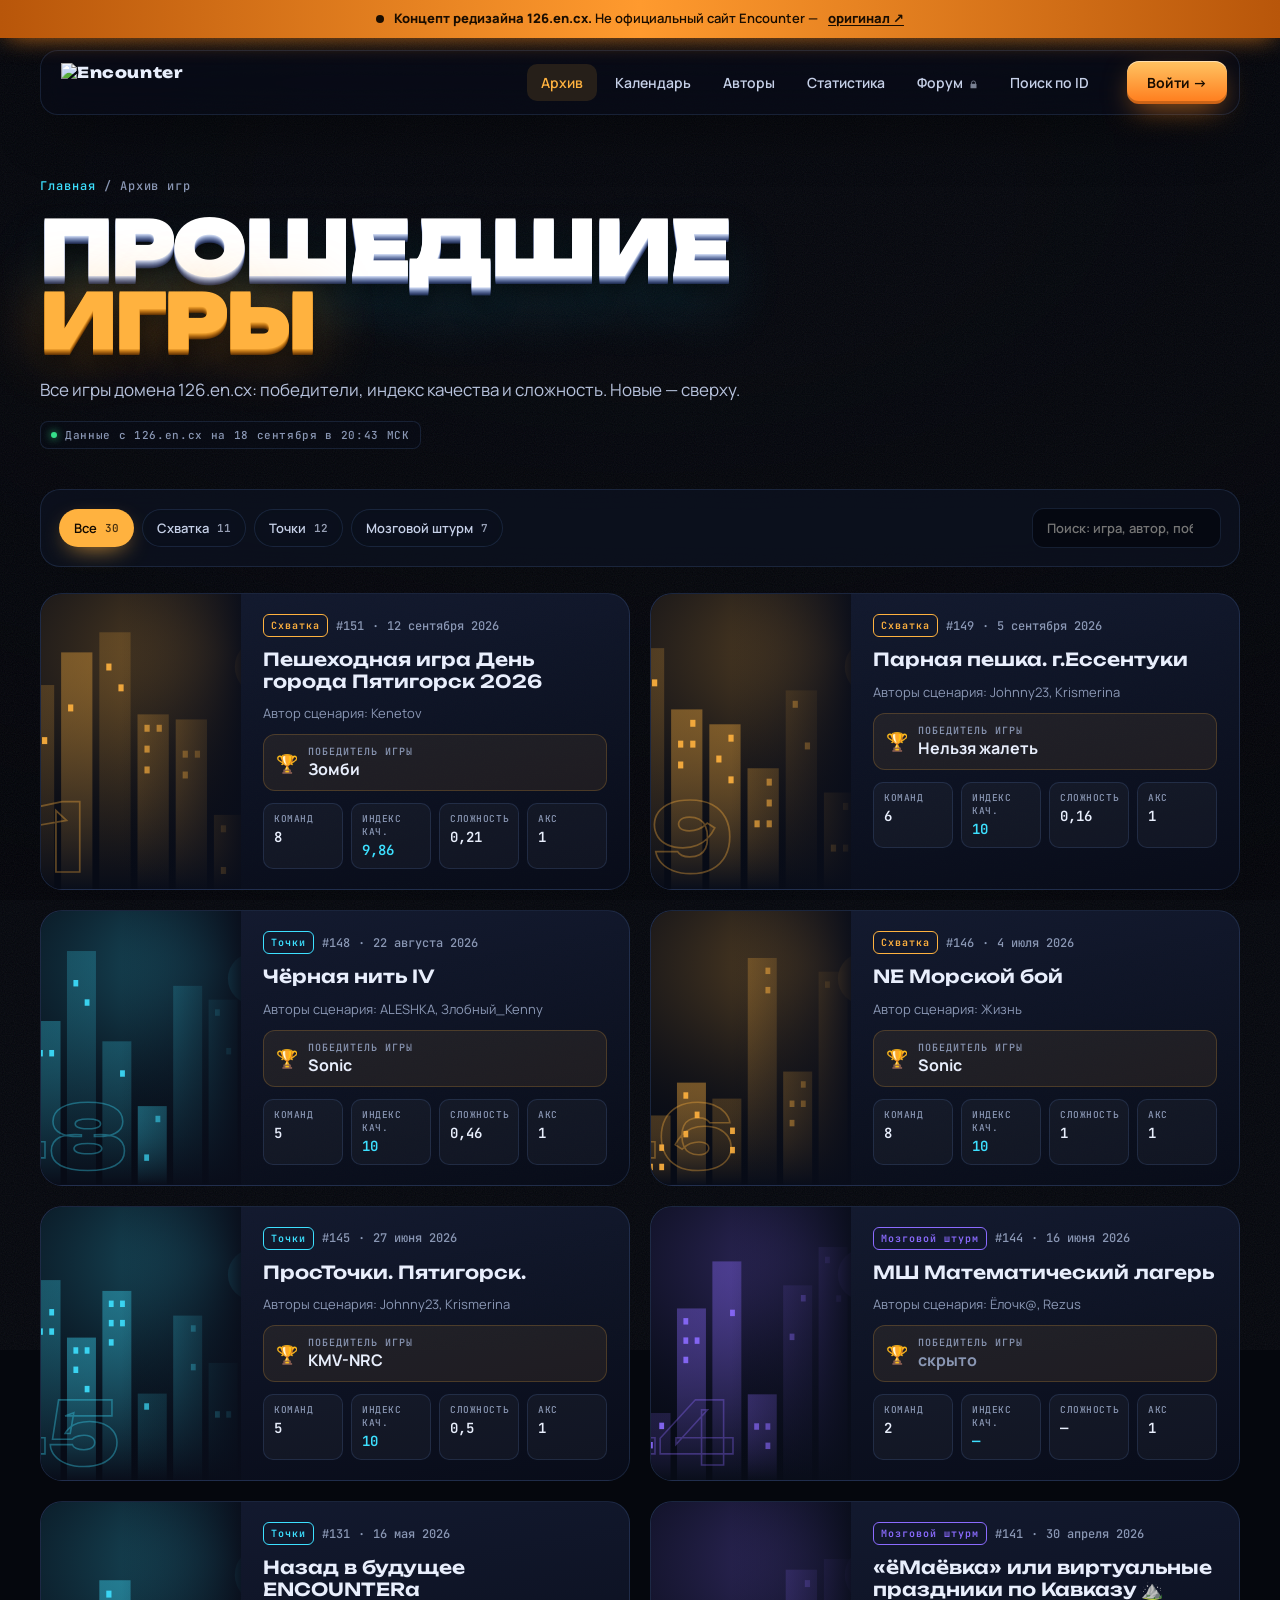
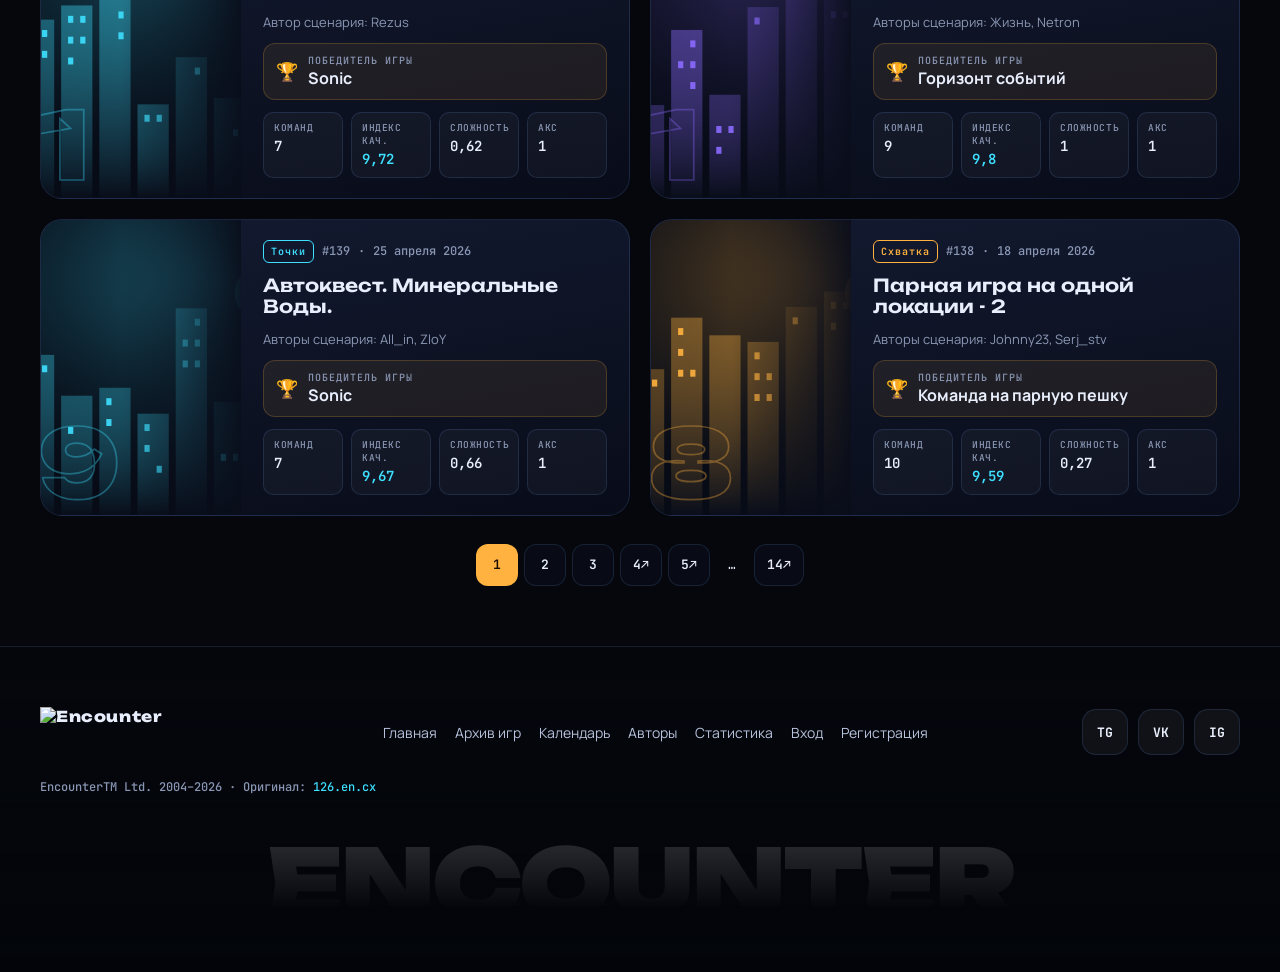
==== archive.html @ b550fc5e "Обложка для «Кубок» Co-Authored-By: Claude Opus 5 <noreply@anthropic.com>" ====
<!DOCTYPE html>
<html lang="ru">
<head>
<meta charset="UTF-8">
<meta name="viewport" content="width=device-width, initial-scale=1">
<script>/* свежая версия: если браузер показал устаревшую копию из кэша — перезагрузить новую */(function(V){fetch('version.json?t='+Date.now(),{cache:'no-store'}).then(function(r){return r.json()}).then(function(j){if(j.v&&j.v!==V){var u=new URL(location.href);if(u.searchParams.get('_v')!==j.v){u.searchParams.set('_v',j.v);location.replace(u.href)}}})['catch'](function(){})})('3ff8424-1789804997')</script>
<title>Архив игр — Encounter 126</title>
<link rel="preconnect" href="https://fonts.googleapis.com">
<link rel="preconnect" href="https://fonts.gstatic.com" crossorigin>
<link href="https://fonts.googleapis.com/css2?family=Unbounded:wght@400;600;800;900&family=Manrope:wght@400;500;600;700&family=JetBrains+Mono:wght@400;600&display=swap" rel="stylesheet">
<link rel="stylesheet" href="assets/style.css?v=3ff8424-1789804997">
<link rel="stylesheet" href="assets/pages.css?v=3ff8424-1789804997">
</head>
<body data-page="archive" data-scene="lite">
<main class="page"><div class="wrap">
  <div class="page-head">
    <div class="crumbs"><a href="index.html">Главная</a> / Архив игр</div>
    <h1 class="page-title"><span class="extrude">Прошедшие</span><br><span class="glow">игры</span></h1>
    <p class="page-sub">Все игры домена 126.en.cx: победители, индекс качества и сложность. Новые — сверху.</p>
    <div id="snap"></div>
  </div>
  <div class="toolbar">
    <div class="row">
      <div class="filters" id="types"></div>
      <input class="input" id="q" type="search" placeholder="Поиск: игра, автор, победитель" aria-label="Поиск по архиву">
    </div>
  </div>
  <div class="arch" id="list"></div>
  <div class="pager" id="pager"></div>
</div></main>

<script src="data/archive.js?v=3ff8424-1789804997"></script>
<script src="data/games.js?v=3ff8424-1789804997"></script>
<script src="assets/app.js?v=3ff8424-1789804997"></script>
<script>
const A = window.EN_ARCHIVE, G = window.EN_GAMES.games, esc = EN.esc;
const PER = 10, LOCAL_PAGES = Math.ceil(A.games.length / PER);
let page = Math.min(Math.max(+EN.qs('page') || 1, 1), LOCAL_PAGES), type = 'Все', q = '';
document.getElementById('snap').innerHTML = EN.updated(A.updated);

const types = ['Все', ...new Set(A.games.map(g => g.type))];
const tEl = document.getElementById('types');
tEl.innerHTML = types.map(t => `<button class="pill${t === type ? ' on' : ''}" data-t="${esc(t)}" style="--pc:${t === 'Все' ? 'var(--amber)' : EN.color(t)}">${esc(t)}
  <span class="n">${t === 'Все' ? A.games.length : A.games.filter(g => g.type === t).length}</span></button>`).join('');
tEl.addEventListener('click', e => {
  const b = e.target.closest('.pill'); if (!b) return;
  type = b.dataset.t; page = 1;
  tEl.querySelectorAll('.pill').forEach(x => x.classList.toggle('on', x === b)); render();
});
document.getElementById('q').addEventListener('input', e => { q = e.target.value.trim().toLowerCase(); page = 1; render(); });

function card(g) {
  const d = G[g.id] || {}, c = EN.color(g.type);
  const img = { id: g.id, type: g.type, num: g.num, img: d.img };
  const hidden = /скрыт/i.test(g.winner);
  return `<a class="acard" href="game.html?gid=${g.id}" style="--accent:${c}">
    <div class="thumb">${EN.cover(img)}</div>
    <div class="body">
      <div class="top"><span class="tag-t" style="--tc:${c}">${esc(g.type)}</span><span>#${esc(g.num)}</span><span>·</span><span>${esc(g.date)}</span></div>
      <h4>${esc(g.title)}</h4>
      <div class="by">${g.authors.length > 1 ? 'Авторы' : 'Автор'} сценария: ${g.authors.map(esc).join(', ')}</div>
      <div class="win"><span class="cup">🏆</span><div><small>Победитель игры</small><b>${hidden ? '<span class="muted">скрыто</span>' : esc(g.winner || '—')}</b></div></div>
      <div class="nums">
        <div><span>Команд</span><b>${esc(parseInt(g.teams) || '—')}</b></div>
        <div><span>Индекс кач.</span><b style="color:var(--cyan)">${esc(g.q || '—')}</b></div>
        <div><span>Сложность</span><b>${esc(g.k || '—')}</b></div>
        <div><span>АКС</span><b>${esc(g.aks || '—')}</b></div>
      </div>
    </div></a>`;
}

function render() {
  const filtered = A.games.filter(g => (type === 'Все' || g.type === type) &&
    (!q || [g.title, g.winner, ...g.authors].join(' ').toLowerCase().includes(q)));
  const filtering = type !== 'Все' || q;
  const list = filtering ? filtered : filtered.slice((page - 1) * PER, page * PER);
  document.getElementById('list').innerHTML = list.length ? list.map(card).join('')
    : `<div class="empty" style="grid-column:1/-1"><b>Ничего не найдено</b>Поиск идёт по последним ${A.games.length} играм. Более старые — в архиве на 126.en.cx.</div>`;
  document.querySelectorAll('.acard').forEach(c => EN.tilt(c, 5));

  /* пагинация как на исходнике: 1..N; страницы, которых нет в макете, ведут на 126.en.cx */
  const pg = document.getElementById('pager');
  if (filtering) { pg.innerHTML = `<a href="${EN.src('Games.aspx')}">Весь архив на 126.en.cx ↗</a>`; return; }
  let h = '';
  for (let p = 1; p <= A.totalPages; p++) {
    if (p > LOCAL_PAGES + 2 && p < A.totalPages) { if (!h.endsWith('…</span>')) h += '<span class="dots">…</span>'; continue; }
    h += p === page ? `<span class="on">${p}</span>`
      : p <= LOCAL_PAGES ? `<a href="?page=${p}" data-p="${p}">${p}</a>`
      : `<a href="${EN.src('Games.aspx?page=' + p)}" title="Открыть на 126.en.cx">${p}↗</a>`;
  }
  pg.innerHTML = h;
}
document.getElementById('pager').addEventListener('click', e => {
  const a = e.target.closest('a[data-p]'); if (!a) return;
  e.preventDefault(); page = +a.dataset.p; history.replaceState(null, '', '?page=' + page); render(); scrollTo({ top: 0, behavior: 'smooth' });
});
render();
</script>
<script type="module" src="assets/scene.js?v=3ff8424-1789804997"></script>
</body>
</html>
---- assets/style.css ----
:root{
  --ink:#05070d;
  --ink-2:#0a0f1c;
  --panel:rgba(14,20,36,.62);
  --line:rgba(120,170,255,.14);
  --text:#e8eefc;
  --muted:#8a97b4;
  --amber:#ffb23f;
  --amber-2:#ff7a1a;
  --cyan:#3de0ff;
  --violet:#8b6bff;
  --pink:#ff4f9a;
  --display:'Unbounded',system-ui,sans-serif;
  --body:'Manrope',system-ui,sans-serif;
  --mono:'JetBrains Mono',ui-monospace,monospace;
}
*{box-sizing:border-box;margin:0;padding:0}
html{scroll-behavior:smooth}
body{background:var(--ink);color:var(--text);font-family:var(--body);overflow-x:hidden;-webkit-font-smoothing:antialiased}
a{color:inherit;text-decoration:none}
img{display:block;max-width:100%}

/* ---------- WebGL layer ---------- */
#scene{position:fixed;inset:0;z-index:0;display:block}
.vignette{position:fixed;inset:0;z-index:1;pointer-events:none;
  background:radial-gradient(120% 90% at 50% 35%,transparent 40%,rgba(3,4,9,.85) 100%)}
.grain{position:fixed;inset:-50%;z-index:2;pointer-events:none;opacity:.07;
  background-image:url("data:image/svg+xml,%3Csvg xmlns='http://www.w3.org/2000/svg' width='160' height='160'%3E%3Cfilter id='n'%3E%3CfeTurbulence type='fractalNoise' baseFrequency='.9' numOctaves='2'/%3E%3C/filter%3E%3Crect width='100%25' height='100%25' filter='url(%23n)'/%3E%3C/svg%3E");
  animation:grain 1s steps(6) infinite}
@keyframes grain{0%{transform:translate(0,0)}33%{transform:translate(-3%,2%)}66%{transform:translate(2%,-3%)}100%{transform:translate(0,0)}}
main,header,footer{position:relative;z-index:3}

/* ---------- Nav ---------- */
.nav{position:fixed;top:16px;left:50%;transform:translateX(-50%);z-index:20;
  width:min(1200px,calc(100% - 32px));display:flex;align-items:center;gap:24px;
  padding:10px 12px 10px 20px;border-radius:18px;
  background:rgba(8,12,24,.55);backdrop-filter:blur(18px) saturate(140%);-webkit-backdrop-filter:blur(18px) saturate(140%);
  border:1px solid var(--line);box-shadow:0 20px 60px -20px rgba(0,0,0,.8)}
.logo{display:flex;align-items:center;gap:10px;font-family:var(--display);font-weight:800;letter-spacing:.04em;font-size:15px}
.logo-cube{width:30px;height:30px;perspective:200px}
.logo-cube i{position:absolute}
.cube{width:30px;height:30px;position:relative;transform-style:preserve-3d;animation:spin 9s linear infinite}
.cube b{position:absolute;inset:0;border:1.5px solid var(--amber);background:rgba(255,178,63,.08);
  display:grid;place-items:center;font:600 9px var(--mono);color:var(--amber)}
.cube b:nth-child(1){transform:translateZ(15px)}
.cube b:nth-child(2){transform:rotateY(90deg) translateZ(15px)}
.cube b:nth-child(3){transform:rotateY(180deg) translateZ(15px)}
.cube b:nth-child(4){transform:rotateY(-90deg) translateZ(15px)}
.cube b:nth-child(5){transform:rotateX(90deg) translateZ(15px)}
.cube b:nth-child(6){transform:rotateX(-90deg) translateZ(15px)}
@keyframes spin{from{transform:rotateX(-22deg) rotateY(0)}to{transform:rotateX(-22deg) rotateY(360deg)}}
.logo small{display:block;font:500 10px var(--mono);color:var(--muted);letter-spacing:.12em}
.nav ul{display:flex;gap:4px;list-style:none;margin-left:auto}
.nav ul a{display:block;padding:9px 14px;border-radius:10px;font-weight:600;font-size:14px;color:#c6d0e8;transition:.2s}
.nav ul a:hover{background:rgba(255,255,255,.06);color:#fff}
.btn{display:inline-flex;align-items:center;gap:10px;padding:12px 20px;border-radius:12px;font-weight:700;font-size:14px;border:0;cursor:pointer;font-family:var(--body);
  transition:transform .2s,box-shadow .2s}
.btn-amber{background:linear-gradient(180deg,#ffc463,var(--amber-2));color:#1a0d00;
  box-shadow:0 1px 0 rgba(255,255,255,.5) inset,0 -3px 0 rgba(0,0,0,.2) inset,0 10px 30px -8px rgba(255,140,30,.7)}
.btn-amber:hover{transform:translateY(-2px);box-shadow:0 1px 0 rgba(255,255,255,.5) inset,0 -3px 0 rgba(0,0,0,.2) inset,0 16px 40px -8px rgba(255,140,30,.9)}
.btn-ghost{background:rgba(255,255,255,.05);color:var(--text);border:1px solid var(--line)}
.btn-ghost:hover{background:rgba(255,255,255,.1);transform:translateY(-2px)}
.burger{display:none}
.locked::after{content:"";display:inline-block;width:9px;height:9px;margin-left:6px;vertical-align:-1px;opacity:.6;background:currentColor;
  -webkit-mask:url("data:image/svg+xml,%3Csvg xmlns='http://www.w3.org/2000/svg' viewBox='0 0 24 24'%3E%3Cpath d='M6 10V7a6 6 0 0 1 12 0v3h1a1 1 0 0 1 1 1v10a1 1 0 0 1-1 1H5a1 1 0 0 1-1-1V11a1 1 0 0 1 1-1zm2 0h8V7a4 4 0 0 0-8 0z'/%3E%3C/svg%3E") center/contain no-repeat;
  mask:url("data:image/svg+xml,%3Csvg xmlns='http://www.w3.org/2000/svg' viewBox='0 0 24 24'%3E%3Cpath d='M6 10V7a6 6 0 0 1 12 0v3h1a1 1 0 0 1 1 1v10a1 1 0 0 1-1 1H5a1 1 0 0 1-1-1V11a1 1 0 0 1 1-1zm2 0h8V7a4 4 0 0 0-8 0z'/%3E%3C/svg%3E") center/contain no-repeat}

/* ---------- Hero ---------- */
.hero{position:relative;min-height:100vh;display:grid;align-items:center;padding:120px 0 80px}
.wrap{width:min(1200px,calc(100% - 32px));margin:0 auto}
.hero-grid{display:grid;grid-template-columns:1.15fr .85fr;gap:48px;align-items:center}
.coord{font:500 12px var(--mono);color:var(--cyan);letter-spacing:.14em;display:flex;align-items:center;gap:10px;margin-bottom:28px}
.coord::before{content:"";width:8px;height:8px;border-radius:50%;background:var(--cyan);box-shadow:0 0 12px var(--cyan);animation:blink 1.6s infinite}
@keyframes blink{50%{opacity:.25}}
h1{font-family:var(--display);font-weight:900;font-size:clamp(44px,7.2vw,104px);line-height:.92;letter-spacing:-.03em;text-transform:uppercase}
.extrude{color:#fff;text-shadow:
  0 1px 0 #c9d4ee,0 2px 0 #aab8da,0 3px 0 #8d9dc4,0 4px 0 #7384b0,0 5px 0 #5c6d9a,0 6px 0 #475784,
  0 7px 0 #34436d,0 8px 0 #243257,0 14px 24px rgba(0,0,0,.6),0 30px 60px rgba(61,224,255,.18)}
.glow{color:var(--amber);text-shadow:
  0 1px 0 #e89a2c,0 2px 0 #d0851f,0 3px 0 #b77016,0 4px 0 #9d5c0f,0 5px 0 #834a0a,0 6px 0 #683806,
  0 12px 22px rgba(0,0,0,.55),0 0 60px rgba(255,160,40,.45)}
.lead{margin-top:28px;max-width:520px;font-size:18px;line-height:1.6;color:#d3dbef;text-shadow:0 2px 12px #05070d,0 0 30px #05070d}
.hero-grid>div:first-child{position:relative}
.hero-grid>div:first-child::before{content:"";position:absolute;inset:-80px -60px -60px -200px;z-index:-1;background:radial-gradient(closest-side,rgba(5,7,13,.8),transparent);pointer-events:none}
.hero-cta{display:flex;gap:12px;margin-top:36px;flex-wrap:wrap}
.chips{display:flex;gap:8px;flex-wrap:wrap;margin-top:40px}
.chip{font:500 12px var(--mono);padding:7px 12px;border-radius:999px;border:1px solid var(--line);color:#a9b6d4;background:rgba(10,15,28,.5);backdrop-filter:blur(6px)}

/* next game — 3D card */
.stage{perspective:1400px}
.next{position:relative;border-radius:26px;transform-style:preserve-3d;transition:transform .15s ease-out;
  background:linear-gradient(160deg,rgba(24,32,58,.9),rgba(8,12,24,.92));
  border:1px solid rgba(255,178,63,.25);
  box-shadow:0 60px 120px -40px rgba(0,0,0,.9),0 0 0 1px rgba(255,255,255,.03) inset}
.next::after{content:"";position:absolute;inset:0;border-radius:inherit;pointer-events:none;
  background:radial-gradient(400px circle at var(--mx,50%) var(--my,0%),rgba(255,255,255,.12),transparent 50%);mix-blend-mode:overlay}
.next-img{position:relative;height:260px;border-radius:25px 25px 0 0;overflow:hidden;transform:translateZ(0);clip-path:inset(0 round 25px 25px 0 0)}
.next-img img{width:100%;height:100%;object-fit:cover;transform:scale(1.08)}
.next-img::after{content:"";position:absolute;inset:0;background:linear-gradient(180deg,transparent 40%,rgba(8,12,24,.95))}
.badge{position:absolute;top:16px;left:16px;z-index:2;font:600 11px var(--mono);letter-spacing:.12em;text-transform:uppercase;
  padding:7px 11px;border-radius:8px;background:var(--amber);color:#1a0d00;box-shadow:0 8px 20px -6px rgba(255,160,40,.8)}
.badge.live::before{content:"● ";animation:blink 1s infinite}
.next-body{padding:4px 26px 26px;transform:translateZ(60px)}
.next-type{font:500 12px var(--mono);color:var(--cyan);letter-spacing:.1em;text-transform:uppercase}
.next h3{font-family:var(--display);font-weight:800;font-size:26px;line-height:1.1;margin:8px 0 18px}
.meta{display:grid;grid-template-columns:1fr 1fr;gap:10px;margin-bottom:20px}
.meta div{padding:10px 12px;border-radius:12px;background:rgba(255,255,255,.04);border:1px solid var(--line)}
.meta span{display:block;font:500 10px var(--mono);color:var(--muted);letter-spacing:.1em;text-transform:uppercase;margin-bottom:4px}
.meta b{font-weight:700;font-size:14px}
.countdown{display:grid;grid-template-columns:repeat(4,1fr);gap:8px;margin-bottom:20px;transform:translateZ(20px)}
.cd{text-align:center;padding:12px 0 10px;border-radius:12px;background:#060a14;border:1px solid rgba(255,178,63,.2);
  box-shadow:0 -2px 0 rgba(255,178,63,.35) inset}
.cd b{display:block;font:600 26px var(--mono);color:var(--amber);text-shadow:0 0 18px rgba(255,160,40,.5)}
.cd span{font:500 9px var(--mono);color:var(--muted);letter-spacing:.14em}
.next .btn{width:100%;justify-content:center}
.float-tag{position:absolute;font:600 11px var(--mono);padding:8px 12px;border-radius:10px;background:rgba(8,12,24,.85);border:1px solid var(--line);backdrop-filter:blur(8px);white-space:nowrap}
.ft-1{top:-18px;right:24px;transform:translateZ(110px);color:var(--cyan)}
.ft-2{top:230px;left:-40px;transform:translateZ(140px);color:var(--amber)}

.scroll-hint{position:absolute;left:50%;bottom:28px;transform:translateX(-50%);font:500 11px var(--mono);color:var(--muted);letter-spacing:.2em;display:flex;flex-direction:column;align-items:center;gap:10px}
.scroll-hint i{width:1px;height:40px;background:linear-gradient(var(--cyan),transparent);animation:drop 2s infinite}
@keyframes drop{0%{transform:scaleY(0);transform-origin:top}50%{transform:scaleY(1);transform-origin:top}51%{transform-origin:bottom}100%{transform:scaleY(0);transform-origin:bottom}}

/* ---------- Sections ---------- */
section{padding:110px 0}
.sec-head{display:flex;align-items:flex-end;justify-content:space-between;gap:24px;margin-bottom:48px;flex-wrap:wrap}
.eyebrow{font:500 12px var(--mono);color:var(--amber);letter-spacing:.2em;text-transform:uppercase;margin-bottom:14px}
h2{font-family:var(--display);font-weight:800;font-size:clamp(32px,4.6vw,60px);line-height:1;letter-spacing:-.02em;text-transform:uppercase}
.tabs{display:flex;padding:5px;border-radius:14px;background:rgba(10,15,28,.7);border:1px solid var(--line);backdrop-filter:blur(10px)}
.tabs button{border:0;background:none;color:var(--muted);font:700 14px var(--body);padding:11px 18px;border-radius:10px;cursor:pointer;transition:.25s}
.tabs button.on{background:linear-gradient(180deg,#1f2a4a,#141c33);color:#fff;box-shadow:0 1px 0 rgba(255,255,255,.08) inset,0 8px 20px -8px rgba(0,0,0,.8)}

/* game cards */
.games{display:grid;grid-template-columns:repeat(4,minmax(0,1fr));gap:22px;perspective:1600px}
.gcard{position:relative;display:flex;flex-direction:column;min-width:0;border-radius:20px;transform-style:preserve-3d;
  transition:transform .2s ease-out,opacity .5s var(--d,0s),translate .5s var(--d,0s);
  background:linear-gradient(170deg,rgba(22,30,54,.88),rgba(9,13,26,.92));border:1px solid var(--line);
  box-shadow:0 30px 60px -30px rgba(0,0,0,.9);opacity:0;translate:0 40px}
.gcard.in{opacity:1;translate:0 0}
.gcard::before{content:"";position:absolute;inset:-1px;border-radius:inherit;padding:1px;pointer-events:none;
  background:linear-gradient(140deg,var(--accent,var(--cyan)),transparent 40%,transparent 60%,var(--accent,var(--cyan)));opacity:0;transition:.3s;
  -webkit-mask:linear-gradient(#000 0 0) content-box,linear-gradient(#000 0 0);-webkit-mask-composite:xor;mask-composite:exclude}
.gcard:hover::before{opacity:1}
.gcard::after{content:"";position:absolute;inset:0;border-radius:inherit;pointer-events:none;opacity:0;transition:opacity .3s;
  background:radial-gradient(300px circle at var(--mx,50%) var(--my,50%),rgba(255,255,255,.1),transparent 50%)}
.gcard:hover::after{opacity:1}
.gcard .thumb{flex:none;height:170px;border-radius:19px 19px 0 0;overflow:hidden;position:relative;transform:translateZ(0);clip-path:inset(0 round 19px 19px 0 0)}
.gcard .thumb img{width:100%;height:100%;object-fit:cover;transition:transform .6s}
.gcard:hover .thumb img{transform:scale(1.08)}
.gcard .thumb::after{content:"";position:absolute;inset:0;background:linear-gradient(180deg,transparent 30%,rgba(9,13,26,.95))}
.gen{position:absolute;inset:0;display:grid;place-items:center;overflow:hidden}
.gen svg{width:100%;height:100%}
.gcard .tag{position:absolute;top:12px;left:12px;z-index:2;font:600 10px var(--mono);letter-spacing:.12em;text-transform:uppercase;padding:6px 9px;border-radius:7px;
  background:rgba(5,7,13,.75);border:1px solid var(--accent);color:var(--accent);backdrop-filter:blur(6px)}
.gcard .date{position:absolute;right:12px;top:12px;z-index:2;font:600 11px var(--mono);padding:6px 9px;border-radius:7px;background:rgba(5,7,13,.75);backdrop-filter:blur(6px)}
.gcard .body{flex:1;display:flex;flex-direction:column;padding:6px 18px 18px;transform:translateZ(40px)}
.gcard h4{font-family:var(--display);font-weight:600;font-size:17px;line-height:1.25;height:2.5em;margin-bottom:14px;
  display:-webkit-box;-webkit-line-clamp:2;-webkit-box-orient:vertical;overflow:hidden;overflow-wrap:anywhere}
.gcard .row{margin-top:auto;display:flex;justify-content:space-between;align-items:center;font-size:12.5px;color:var(--muted);gap:10px;min-width:0}
.gcard .teams{flex:none;display:flex;align-items:center;gap:6px;font:600 12px var(--mono);color:var(--text);white-space:nowrap}
.dots{display:flex;gap:3px}
.dots i{width:6px;height:14px;border-radius:2px;background:rgba(255,255,255,.1)}
.dots i.f{background:var(--accent);box-shadow:0 0 8px var(--accent)}
.authors{flex:1;min-width:0;white-space:nowrap;overflow:hidden;text-overflow:ellipsis;text-align:right}
.hide{display:none!important}

/* tg banner */
.tg{margin-top:28px;display:flex;align-items:center;gap:24px;padding:24px 28px;border-radius:20px;
  background:linear-gradient(100deg,rgba(40,120,255,.2),rgba(61,224,255,.08) 60%,transparent);border:1px solid rgba(61,224,255,.25);position:relative;overflow:hidden}
.tg-ico{width:56px;height:56px;border-radius:16px;display:grid;place-items:center;background:linear-gradient(160deg,#37bbfe,#007dbb);flex-shrink:0;
  box-shadow:0 -3px 0 rgba(0,0,0,.25) inset,0 12px 30px -8px rgba(55,187,254,.7);transform:rotate(-8deg)}
.tg h5{font-family:var(--display);font-size:18px;font-weight:600}
.tg p{color:var(--muted);font-size:14px;margin-top:4px}
.tg .btn{margin-left:auto}

/* ---------- Leaders ---------- */
.leaders{display:grid;grid-template-columns:1.1fr .9fr;gap:28px}
.panel{border-radius:24px;padding:28px;background:var(--panel);border:1px solid var(--line);backdrop-filter:blur(14px)}
.panel h3{font-family:var(--display);font-weight:600;font-size:18px;display:flex;justify-content:space-between;align-items:center;margin-bottom:6px}
.panel h3 a{font:500 12px var(--mono);color:var(--cyan)}
.panel .sub{color:var(--muted);font-size:13px}

.podium-scene{height:400px;padding-bottom:90px;perspective:1100px;display:flex;align-items:flex-end;justify-content:center;margin-top:10px}
.podium{display:flex;align-items:flex-end;gap:0;transform-style:preserve-3d;transform:rotateX(-14deg) rotateY(-18deg);transition:transform .3s ease-out}
.step{position:relative;width:128px;transform-style:preserve-3d}
.step .face{position:absolute;left:0;bottom:0;width:128px}
.step .f-front{height:var(--h);transform:translateZ(64px);
  background:linear-gradient(180deg,var(--c1),var(--c2));display:flex;flex-direction:column;align-items:center;padding-top:14px;
  border-top:1px solid rgba(255,255,255,.35)}
.step .f-top{height:128px;bottom:var(--h);transform-origin:bottom;transform:translateZ(64px) rotateX(90deg);
  background:linear-gradient(180deg,rgba(255,255,255,.35),var(--c1));}
.step .f-side{width:128px;height:var(--h);transform-origin:right;transform:translateZ(64px) rotateY(90deg);background:var(--c2);filter:brightness(.55)}
.step .f-left{width:128px;height:var(--h);transform-origin:left;transform:translateZ(64px) rotateY(-90deg);background:var(--c2);filter:brightness(.8)}
.step{height:var(--h)}
.step .num{font:900 44px var(--display);color:rgba(0,0,0,.35);text-shadow:0 1px 0 rgba(255,255,255,.35)}
.step .who{position:absolute;bottom:calc(var(--h) + 70px);left:50%;transform:translateX(-50%) translateZ(64px) rotateY(18deg) rotateX(14deg);text-align:center;width:170px}
.avatar{width:54px;height:54px;border-radius:16px;margin:0 auto 8px;display:grid;place-items:center;font:800 20px var(--display);color:#0a0f1c;
  box-shadow:0 -3px 0 rgba(0,0,0,.25) inset,0 14px 30px -10px var(--c1);background:linear-gradient(160deg,#fff,var(--c1));animation:bob 3s ease-in-out infinite}
.step:nth-child(1) .avatar{animation-delay:-1s}.step:nth-child(3) .avatar{animation-delay:-2s}
@keyframes bob{50%{transform:translateY(-8px)}}
.who b{display:block;font-weight:700;font-size:14px}
.who span{font:500 11px var(--mono);color:var(--muted)}
.step.s1{--h:150px;--c1:#ffc463;--c2:#c46b0a;z-index:2}
.step.s2{--h:105px;--c1:#dfe8ff;--c2:#6b7ba6}
.step.s3{--h:75px;--c1:#ffa27a;--c2:#8a3a1e}
.list{list-style:none;margin-top:14px}
.list li{display:flex;align-items:center;gap:14px;padding:13px 0;border-top:1px solid var(--line)}
.list .pos{font:600 12px var(--mono);color:var(--muted);width:28px}
.list .nm{font-weight:700;flex:1;min-width:0}
.list .nm small{display:block;font:500 11px var(--mono);color:var(--muted);font-weight:400}
.list .pts{font:600 13px var(--mono);color:var(--amber);text-align:right}
.bar{height:4px;border-radius:2px;background:rgba(255,255,255,.06);margin-top:6px;overflow:hidden}
.bar i{display:block;height:100%;width:0;background:linear-gradient(90deg,var(--cyan),var(--violet));border-radius:inherit;transition:width 1.4s cubic-bezier(.2,.8,.2,1)}

.teams3d{display:flex;flex-direction:column;gap:10px;margin-top:20px;perspective:900px}
.tslab{display:flex;align-items:center;gap:14px;padding:14px 16px;border-radius:14px;background:linear-gradient(90deg,rgba(255,255,255,.05),rgba(255,255,255,.01));
  border:1px solid var(--line);transform:rotateX(18deg) translateZ(0);transform-origin:bottom;transition:transform .35s,background .35s;box-shadow:0 12px 0 -6px rgba(0,0,0,.4)}
.tslab:hover{transform:rotateX(0) translateZ(30px);background:linear-gradient(90deg,rgba(255,178,63,.14),rgba(255,255,255,.02))}
.tslab .r{font:800 22px var(--display);width:36px;color:transparent;-webkit-text-stroke:1px var(--amber)}
.tslab:first-child .r{color:var(--amber);-webkit-text-stroke:0}

.authors-t{width:100%;border-collapse:collapse;margin-top:18px;font-size:13px}
.authors-t th{font:500 10px var(--mono);color:var(--muted);letter-spacing:.1em;text-transform:uppercase;text-align:left;padding:0 0 10px}
.authors-t td{padding:10px 0;border-top:1px solid var(--line)}
.authors-t td:last-child,.authors-t th:last-child{text-align:right}
.authors-t td small{display:block;font:500 10px var(--mono);color:var(--muted);margin-top:2px}
.authors-t td:nth-child(n+3),.authors-t th:nth-child(n+3){text-align:right;padding-left:8px}
.score.dim{background:rgba(255,255,255,.05);color:#c6d0e8}
.na{color:var(--muted)}
.score{display:inline-block;font:600 12px var(--mono);padding:4px 8px;border-radius:6px;background:rgba(61,224,255,.1);color:var(--cyan)}

/* ---------- Stats ---------- */
.stats{display:grid;grid-template-columns:repeat(4,1fr);gap:22px;perspective:1200px}
.stat{position:relative;padding:28px 24px 26px;border-radius:22px;background:var(--panel);border:1px solid var(--line);backdrop-filter:blur(12px);
  transform:rotateY(var(--ry,0deg)) rotateX(6deg);transition:transform .4s;overflow:hidden}
.stat:hover{transform:rotateY(0) rotateX(0) translateZ(20px)}
.stat b{display:block;font:800 clamp(30px,3.6vw,46px) var(--display);letter-spacing:-.02em;line-height:1}
.stat span{display:block;margin-top:12px;color:var(--muted);font-size:14px}
.stat .ring{position:absolute;right:-30px;top:-30px;width:120px;height:120px;border-radius:50%;border:1px dashed rgba(255,178,63,.35);animation:rot 20s linear infinite}
.stat .ring::after{content:"";position:absolute;top:10px;left:50%;width:8px;height:8px;border-radius:50%;background:var(--amber);box-shadow:0 0 12px var(--amber)}
@keyframes rot{to{transform:rotate(360deg)}}
.online{margin-top:22px;display:flex;align-items:center;gap:12px;font:500 13px var(--mono);color:var(--muted)}
.online i{width:8px;height:8px;border-radius:50%;background:#35e08a;box-shadow:0 0 10px #35e08a;animation:blink 1.4s infinite}

/* ---------- Game types ---------- */
.types{display:grid;grid-template-columns:repeat(6,1fr);gap:14px;padding:30px 0 40px;perspective:1000px}

.type{min-width:0;height:280px;border-radius:22px;padding:22px;position:relative;overflow:hidden;
  background:linear-gradient(170deg,var(--c),#0b1020 75%);border:1px solid rgba(255,255,255,.08);transition:transform .4s;display:flex;flex-direction:column;justify-content:flex-end;
  transform:rotateY(-8deg)}
.type:hover{transform:rotateY(0) translateY(-10px) translateZ(20px)}
.type .glyph{position:absolute;top:18px;right:18px;font:900 64px var(--display);color:rgba(255,255,255,.08);line-height:1}
.type .ic{position:absolute;top:22px;left:22px;width:48px;height:48px;border-radius:14px;background:rgba(0,0,0,.3);display:grid;place-items:center;font-size:22px;
  box-shadow:0 1px 0 rgba(255,255,255,.15) inset}
.type h6{font:700 18px var(--display)}
.type p{font-size:13px;color:#b7c2dc;margin-top:6px;line-height:1.45}

/* ---------- Footer ---------- */
footer{padding:60px 0 50px;border-top:1px solid var(--line);background:linear-gradient(180deg,transparent,rgba(3,5,10,.9))}
.foot{display:flex;justify-content:space-between;align-items:center;gap:24px;flex-wrap:wrap}
.socials{display:flex;gap:10px}
.soc{width:46px;height:46px;border-radius:14px;display:grid;place-items:center;background:rgba(255,255,255,.05);border:1px solid var(--line);transition:.25s;font:700 13px var(--mono)}
.soc:hover{transform:translateY(-4px) rotate(-6deg);background:rgba(255,178,63,.15);border-color:var(--amber);color:var(--amber)}
.fine{font:500 12px var(--mono);color:var(--muted)}
footer .wrap{container-type:inline-size}
.big-word{font:900 10vw var(--display);font-size:8cqw;text-transform:uppercase;letter-spacing:-.04em;line-height:.8;margin-top:50px;text-align:center;
  background:linear-gradient(180deg,rgba(255,255,255,.14),transparent 85%);-webkit-background-clip:text;background-clip:text;color:transparent;user-select:none;white-space:nowrap;overflow:hidden}

/* reveal */
.rv{opacity:0;transform:translateY(40px);transition:opacity .9s,transform .9s cubic-bezier(.2,.8,.2,1)}
.rv.in{opacity:1;transform:none}

/* ---------- Responsive ---------- */
@media (max-width:1080px){
  .games{grid-template-columns:repeat(2,1fr)}
  .hero-grid{grid-template-columns:1fr}
  .leaders{grid-template-columns:1fr}
  .stats{grid-template-columns:repeat(2,1fr)}
  .ft-2{left:10px}
  .scroll-hint{display:none}
  .types{grid-template-columns:repeat(3,1fr)}
}
@media (max-width:760px){
  .nav{flex-wrap:wrap}
  .nav ul,.nav>.btn-amber{display:none}
  .nav.open ul{display:flex;flex-direction:column;order:3;width:100%;margin:6px 0 4px;padding-top:8px;border-top:1px solid var(--line)}
  .nav.open ul a{padding:13px 12px;font-size:16px}
  .nav.open>.btn-amber{display:flex;order:4;width:100%;justify-content:center;margin-bottom:4px}
  .burger{display:grid;margin-left:auto;width:42px;height:42px;border-radius:12px;place-items:center;background:rgba(255,255,255,.06);border:1px solid var(--line);color:#fff;font-size:18px}
  .games{grid-template-columns:1fr}
  .types{grid-template-columns:1fr 1fr}
  .type{height:230px;padding:16px}
  .type .glyph{font-size:44px}
  .stats{grid-template-columns:1fr 1fr;gap:12px}
  .stat{padding:20px 16px}
  section{padding:80px 0}
  .tg{flex-wrap:wrap}
  .tg .btn{margin-left:0;width:100%;justify-content:center}
  .podium{transform:rotateX(-12deg) rotateY(-14deg) scale(.72)}
  .podium-scene{height:320px;padding-bottom:60px}
  .float-tag{display:none}
  .hero{padding-top:110px}
  .meta{grid-template-columns:1fr}
}
@media (prefers-reduced-motion:reduce){
  *,*::before,*::after{animation:none!important;transition:none!important}
  .rv,.gcard{opacity:1;transform:none;translate:none}
}
---- assets/pages.css ----
/* =================================================================
   Внутренние страницы (подключается после style.css)
   ================================================================= */
body[data-scene="lite"] .vignette{background:radial-gradient(120% 90% at 50% 20%,rgba(5,7,13,.35) 20%,rgba(3,4,9,.92) 100%)}
.nav ul a.on{background:rgba(255,178,63,.12);color:var(--amber)}
.nav ul a{white-space:nowrap}
@media (max-width:1180px){.nav ul a{padding:9px 10px;font-size:13px}.nav{gap:14px}}
@media (max-width:980px) and (min-width:761px){.nav ul li:nth-child(n+5){display:none}}

.page{padding:140px 0 60px}
.page-head{margin-bottom:40px}
.crumbs{font:500 12px var(--mono);color:var(--muted);letter-spacing:.08em;margin-bottom:18px;display:flex;gap:8px;flex-wrap:wrap}
.crumbs a{color:var(--cyan)}
.crumbs a:hover{text-decoration:underline}
.page-title{font-family:var(--display);font-weight:900;font-size:clamp(34px,6vw,78px);line-height:.95;letter-spacing:-.03em;text-transform:uppercase;overflow-wrap:anywhere}
.page-sub{margin-top:18px;color:#b7c2dc;font-size:17px;line-height:1.6;max-width:720px}
.snap{display:inline-flex;align-items:center;gap:8px;margin-top:18px;font:500 11px var(--mono);color:var(--muted);letter-spacing:.06em;
  padding:6px 10px;border-radius:8px;border:1px solid var(--line);background:rgba(8,12,24,.5)}
.snap::before{content:"";width:6px;height:6px;border-radius:50%;background:#35e08a;box-shadow:0 0 8px #35e08a}
a.link{color:var(--cyan)}
a.link:hover,.desc a:hover,.tbl a:hover,.kv a:hover{text-decoration:underline}

/* фильтры-пилюли */
.filters{display:flex;flex-wrap:wrap;gap:8px;align-items:center}
.pill{border:1px solid var(--line);background:rgba(10,15,28,.6);color:#c6d0e8;font:600 13px var(--body);padding:9px 14px;border-radius:999px;cursor:pointer;
  transition:.2s;display:inline-flex;align-items:center;gap:8px;backdrop-filter:blur(8px)}
.pill:hover{border-color:rgba(255,255,255,.25);color:#fff}
.pill.on{background:var(--pc,var(--amber));border-color:transparent;color:#120a00;box-shadow:0 8px 24px -10px var(--pc,var(--amber))}
.pill .n{font:600 11px var(--mono);opacity:.75}
.toolbar{display:flex;flex-direction:column;gap:14px;padding:18px;border-radius:20px;background:var(--panel);border:1px solid var(--line);backdrop-filter:blur(14px);margin-bottom:26px}
.toolbar .row{display:flex;flex-wrap:wrap;gap:10px;align-items:center;justify-content:space-between}
.lbl{font:500 11px var(--mono);color:var(--muted);letter-spacing:.12em;text-transform:uppercase;margin-right:4px}
.select,.input{appearance:none;-webkit-appearance:none;background-color:rgba(5,8,16,.8);border:1px solid var(--line);color:var(--text);font:600 13px var(--body);padding:10px 14px;border-radius:12px;min-width:180px}
.select{padding-right:34px;background-image:linear-gradient(45deg,transparent 50%,var(--muted) 50%),linear-gradient(135deg,var(--muted) 50%,transparent 50%);
  background-position:calc(100% - 18px) 50%,calc(100% - 13px) 50%;background-size:5px 5px;background-repeat:no-repeat}
.select option{background:#0a0f1c}
.input:focus,.select:focus{outline:2px solid rgba(61,224,255,.4);outline-offset:1px}

/* таблицы */
.tbl-wrap{border-radius:22px;background:var(--panel);border:1px solid var(--line);backdrop-filter:blur(14px);overflow:auto}
.tbl{width:100%;border-collapse:collapse;font-size:14px;min-width:640px}
.tbl th{position:sticky;top:0;background:rgba(10,14,26,.96);font:500 10.5px var(--mono);color:var(--muted);letter-spacing:.1em;text-transform:uppercase;text-align:left;padding:14px 16px;white-space:nowrap;z-index:1}
.tbl td{padding:13px 16px;border-top:1px solid var(--line);vertical-align:middle}
.tbl tr:hover td{background:rgba(255,255,255,.025)}
.tbl .mono{font:600 12.5px var(--mono)}
.tbl .r{text-align:right}
.tbl .c{text-align:center}
.tbl .muted{color:var(--muted)}
.tbl a{color:#dfe7fb}
.tbl .t-title{font-weight:700;color:#fff}
.tbl .gold{color:var(--amber)}
.tag-t{display:inline-block;font:600 10px var(--mono);letter-spacing:.1em;padding:4px 7px;border-radius:6px;border:1px solid var(--tc);color:var(--tc);white-space:nowrap}
.here{display:inline-block;font:600 10px var(--mono);padding:3px 6px;border-radius:5px;background:var(--amber);color:#1a0d00;margin-left:6px;vertical-align:1px}
.empty{padding:60px 20px;text-align:center;color:var(--muted)}
.empty b{display:block;font:700 20px var(--display);color:#fff;margin-bottom:8px}

/* пагинация */
.pager{display:flex;flex-wrap:wrap;gap:6px;justify-content:center;margin-top:28px}
.pager a,.pager span{min-width:42px;height:42px;padding:0 12px;display:grid;place-items:center;border-radius:12px;border:1px solid var(--line);background:rgba(10,15,28,.6);font:600 13px var(--mono)}
.pager a:hover{border-color:var(--amber);color:var(--amber)}
.pager .on{background:var(--amber);color:#1a0d00;border-color:transparent}
.pager .dots{border:0;background:none;min-width:20px}

/* архив: карточки-плиты */
.arch{display:grid;grid-template-columns:repeat(2,1fr);gap:20px;perspective:1600px}
.acard{display:grid;grid-template-columns:200px 1fr;border-radius:22px;overflow:hidden;background:linear-gradient(170deg,rgba(22,30,54,.88),rgba(9,13,26,.92));
  border:1px solid var(--line);transform-style:preserve-3d;transition:transform .2s ease-out;position:relative}
.acard .thumb{position:relative;min-height:100%;overflow:hidden}
.acard .thumb img,.acard .thumb .gen{width:100%;height:100%;object-fit:cover;position:absolute;inset:0}
.acard .thumb::after{content:"";position:absolute;inset:0;background:linear-gradient(90deg,transparent 40%,rgba(9,13,26,.95))}
.acard .body{padding:20px 22px;display:flex;flex-direction:column;gap:12px;min-width:0}
.acard h4{font:600 18px/1.2 var(--display)}
.acard .top{display:flex;gap:8px;align-items:center;flex-wrap:wrap;font:500 12px var(--mono);color:var(--muted)}
.win{display:flex;align-items:center;gap:10px;padding:10px 12px;border-radius:12px;background:rgba(255,178,63,.08);border:1px solid rgba(255,178,63,.2)}
.win .cup{font-size:18px}
.win small{display:block;font:500 10px var(--mono);color:var(--muted);letter-spacing:.1em;text-transform:uppercase}
.win b{font-weight:700}
.nums{display:grid;grid-template-columns:repeat(4,1fr);gap:8px}
.nums div{padding:8px 10px;border-radius:10px;background:rgba(255,255,255,.035);border:1px solid var(--line);min-width:0}
.nums span{display:block;font:500 9.5px var(--mono);color:var(--muted);letter-spacing:.06em;text-transform:uppercase}
.nums b{font:600 14px var(--mono)}
.acard .by{font-size:13px;color:var(--muted)}
.acard .by a{color:#c6d0e8}

/* страница игры */
.g-hero{display:grid;grid-template-columns:1.1fr .9fr;gap:36px;align-items:start}
.g-cover{border-radius:26px;overflow:hidden;position:relative;border:1px solid var(--line);box-shadow:0 60px 120px -40px rgba(0,0,0,.9);transform-style:preserve-3d;transition:transform .15s ease-out;aspect-ratio:4/3;background:#070b16}
.g-cover img,.g-cover .gen{position:absolute;inset:0;width:100%;height:100%;object-fit:cover}
.g-cover::after{content:"";position:absolute;inset:0;background:radial-gradient(400px circle at var(--mx,50%) var(--my,0%),rgba(255,255,255,.12),transparent 50%);mix-blend-mode:overlay;pointer-events:none}
.g-side{display:flex;flex-direction:column;gap:18px}
.status{display:inline-flex;align-items:center;gap:8px;font:600 11px var(--mono);letter-spacing:.12em;text-transform:uppercase;padding:7px 11px;border-radius:8px;width:max-content}
.status.soon{background:var(--amber);color:#1a0d00}
.status.live{background:#35e08a;color:#02140a}
.status.done{background:rgba(255,255,255,.08);color:#c6d0e8;border:1px solid var(--line)}
.kv{display:grid;grid-template-columns:minmax(120px,42%) 1fr;border-radius:20px;background:var(--panel);border:1px solid var(--line);backdrop-filter:blur(14px);overflow:hidden}
.kv dt,.kv dd{padding:11px 16px;border-top:1px solid var(--line);font-size:14px}
.kv dt{color:var(--muted);font-size:13px}
.kv dd{font-weight:600}
.kv dt:first-of-type,.kv dd:first-of-type{border-top:0}
.kv dd a{color:var(--cyan)}
.actions{display:flex;gap:10px;flex-wrap:wrap}
.actions .btn{flex:1;justify-content:center;min-width:160px}
.chips-l{display:flex;flex-wrap:wrap;gap:8px}
.chips-l a,.chips-l span{padding:8px 12px;border-radius:10px;background:rgba(255,255,255,.04);border:1px solid var(--line);font-weight:600;font-size:13px}
.chips-l a:hover{border-color:var(--cyan);color:var(--cyan)}
.blk{margin-top:44px}
.blk>h3{font:800 clamp(22px,3vw,32px) var(--display);text-transform:uppercase;margin-bottom:18px}

.gtabs{display:grid;grid-template-columns:230px 1fr;border-radius:24px;background:var(--panel);border:1px solid var(--line);backdrop-filter:blur(14px);overflow:hidden}
.gtabs nav{display:flex;flex-direction:column;border-right:1px solid var(--line);padding:18px 0}
.gtabs nav button{display:flex;align-items:center;gap:12px;background:none;border:0;color:#c6d0e8;font:600 15px var(--body);padding:14px 24px;cursor:pointer;text-align:left;position:relative;transition:.2s}
.gtabs nav button img{width:22px;height:22px}
.gtabs nav button::after{content:"";position:absolute;right:-1px;top:0;bottom:0;width:2px;background:var(--amber);opacity:0;transition:.2s}
.gtabs nav button:hover{background:rgba(255,255,255,.03)}
.gtabs nav button.on{background:rgba(255,178,63,.08);color:#fff}
.gtabs nav button.on::after{opacity:1}
.gtabs .pane{padding:28px 34px;display:none;min-width:0}
.gtabs .pane.on{display:block;animation:fadeUp .4s}
.solo{padding:28px 34px;border-radius:24px;background:var(--panel);border:1px solid var(--line);backdrop-filter:blur(14px)}
@keyframes fadeUp{from{opacity:0;transform:translateY(10px)}}
.desc{font-size:16px;line-height:1.65;color:#d3dbef;overflow-wrap:anywhere}
.desc p{margin:0 0 12px}
.desc ul,.desc ol{margin:6px 0 16px 20px}
.desc li{margin:4px 0}
.desc li::marker{color:var(--amber)}
.desc strong,.desc b{color:#fff}
.desc h1,.desc h2,.desc h3,.desc h4{font:700 20px/1.3 var(--display);margin:18px 0 10px;color:var(--amber)}
.desc img{max-width:100%;height:auto;border-radius:14px;margin:10px 0;display:inline-block}
.desc a img{display:inline;width:22px;height:22px;margin:0 6px -5px 0;border-radius:4px}
.desc a{color:var(--cyan)}
.desc table{border-collapse:collapse;margin:10px 0}
.desc td,.desc th{border:1px solid var(--line);padding:6px 10px}

.top10 .place{font:800 18px var(--display);color:transparent;-webkit-text-stroke:1px var(--amber)}
.top10 tr:nth-child(2) .place{color:var(--amber);-webkit-text-stroke:0}

/* авторы */
.aut-grid{display:grid;grid-template-columns:repeat(3,1fr);gap:16px;margin-bottom:30px;perspective:1200px}
.acard3{padding:22px;border-radius:22px;background:var(--panel);border:1px solid var(--line);backdrop-filter:blur(14px);position:relative;overflow:hidden;transition:transform .3s}
.acard3:hover{transform:translateY(-6px) rotateX(4deg)}
.acard3 .big{position:absolute;right:14px;top:6px;font:900 72px var(--display);color:transparent;-webkit-text-stroke:1px rgba(255,178,63,.35)}
.acard3 h4{font:700 20px var(--display);margin:34px 0 14px}
.acard3 .row{display:flex;justify-content:space-between;align-items:center;font-size:13px;color:var(--muted);margin-top:8px}
.sc{display:inline-flex;min-width:46px;justify-content:center;font:600 12px var(--mono);padding:5px 8px;border-radius:7px;background:rgba(255,255,255,.04);color:#c6d0e8}
.sc.hi{background:rgba(61,224,255,.12);color:var(--cyan)}
.sc.top{background:rgba(255,178,63,.16);color:var(--amber)}
.sc.na{background:none;color:#3c4760}
.hbar{height:6px;border-radius:3px;background:rgba(255,255,255,.06);overflow:hidden;margin-top:6px}
.hbar i{display:block;height:100%;background:var(--tc,var(--cyan));border-radius:inherit}
th.sort{cursor:pointer;user-select:none}
th.sort:hover{color:#fff}
th.sort.on{color:var(--amber)}
th.sort.on::after{content:" ▼"}

/* статистика */
.sgrid{display:grid;grid-template-columns:repeat(3,1fr);gap:20px}
.sgrid .stat{transform:none}
.sgrid .stat small{display:block;margin-top:6px;font:500 12px var(--mono);color:var(--muted)}
.feed{list-style:none}
.feed li{display:grid;grid-template-columns:auto 1fr auto;gap:14px;align-items:center;padding:12px 0;border-top:1px solid var(--line)}
.feed .ava{width:36px;height:36px;border-radius:11px;display:grid;place-items:center;font:800 14px var(--display);color:#0a0f1c;background:linear-gradient(160deg,#fff,var(--cyan))}
.feed .ava.me{background:linear-gradient(160deg,#fff,var(--amber))}
.feed b{display:block;overflow-wrap:anywhere}
.feed small{font:500 11px var(--mono);color:var(--muted)}

/* вход / регистрация */
.auth{min-height:100vh;display:grid;place-items:center;padding:130px 16px 60px}
.auth-card{width:min(480px,100%);padding:34px;border-radius:28px;background:linear-gradient(160deg,rgba(24,32,58,.92),rgba(8,12,24,.95));border:1px solid rgba(255,178,63,.22);
  box-shadow:0 60px 120px -40px rgba(0,0,0,.9);transform-style:preserve-3d;transition:transform .15s ease-out;position:relative}
.auth-card::after{content:"";position:absolute;inset:0;border-radius:inherit;pointer-events:none;background:radial-gradient(420px circle at var(--mx,50%) var(--my,0%),rgba(255,255,255,.1),transparent 50%)}
.auth-card>*{position:relative;z-index:1}
.auth-card h1{font:900 32px/1 var(--display);text-transform:uppercase;margin-bottom:8px}
.auth-card .page-sub{font-size:14px;margin:0 0 24px}
.steps{list-style:none;counter-reset:s;margin:0 0 22px}
.steps li{counter-increment:s;display:grid;grid-template-columns:34px 1fr;gap:12px;align-items:start;padding:10px 0;border-top:1px solid var(--line);font-size:14px;line-height:1.5;color:#c6d0e8}
.steps li::before{content:counter(s);width:28px;height:28px;border-radius:9px;display:grid;place-items:center;font:700 13px var(--mono);background:rgba(255,178,63,.14);color:var(--amber)}
.steps b{color:#fff}
.seg{display:grid;grid-template-columns:1fr 1fr;padding:4px;border-radius:12px;background:rgba(5,8,16,.8);border:1px solid var(--line);margin-bottom:16px}
.seg label{text-align:center;padding:9px;border-radius:9px;font-weight:700;font-size:13px;cursor:pointer;color:var(--muted)}
.seg input{position:absolute;opacity:0;pointer-events:none}
.seg input:checked+label{background:linear-gradient(180deg,#1f2a4a,#141c33);color:#fff}
.seg input:focus-visible+label{outline:2px solid var(--cyan)}
.auth-card .btn{width:100%;justify-content:center}
.or{display:flex;align-items:center;gap:12px;margin:16px 0;font:500 11px var(--mono);color:var(--muted)}
.or::before,.or::after{content:"";flex:1;height:1px;background:var(--line)}
.btn-vk{background:#0077ff;color:#fff;box-shadow:0 10px 30px -10px rgba(0,119,255,.8)}
.btn-vk:hover{transform:translateY(-2px)}
.auth-links{display:flex;justify-content:space-between;gap:10px;margin-top:20px;font-size:14px;flex-wrap:wrap}
.auth-links a{color:var(--cyan)}
.note{margin-top:20px;padding:12px 14px;border-radius:12px;background:rgba(61,224,255,.06);border:1px solid rgba(61,224,255,.2);font-size:12.5px;line-height:1.5;color:#b7c2dc}
.note b{color:#fff}
.legal{font-size:12px;color:var(--muted);line-height:1.5;margin-top:16px}
.legal a{color:#c6d0e8;text-decoration:underline}

.foot-links{display:flex;flex-wrap:wrap;gap:6px 18px;font-size:14px;color:#b7c2dc}
.foot-links a:hover{color:var(--amber)}
.fine a{color:var(--cyan)}

@media (max-width:1080px){
  .g-hero{grid-template-columns:1fr}
  .arch{grid-template-columns:1fr}
  .aut-grid{grid-template-columns:1fr 1fr}
  .sgrid{grid-template-columns:1fr 1fr}
}
@media (max-width:760px){
  .page{padding-top:110px}
  .acard{grid-template-columns:1fr}
  .acard .thumb{height:150px}
  .acard .thumb::after{background:linear-gradient(180deg,transparent 40%,rgba(9,13,26,.95))}
  .nums{grid-template-columns:repeat(2,1fr)}
  .gtabs{grid-template-columns:1fr}
  .gtabs nav{flex-direction:row;overflow-x:auto;border-right:0;border-bottom:1px solid var(--line);padding:0}
  .gtabs nav button{white-space:nowrap;padding:14px 18px}
  .gtabs nav button::after{top:auto;left:0;right:0;bottom:-1px;width:auto;height:2px}
  .gtabs .pane,.solo{padding:22px 18px}
  .aut-grid{grid-template-columns:1fr}
  .sgrid{grid-template-columns:1fr}
  .kv{grid-template-columns:1fr}
  .kv dt{padding-bottom:0}
  .kv dd{border-top:0;padding-top:4px}
  .toolbar .row{flex-direction:column;align-items:stretch}
  .select{width:100%}
  .auth-card{padding:26px 20px}
}
.muted{color:var(--muted)}
.logo-img{display:block;width:auto;max-width:100%;image-rendering:auto}
@media (max-width:760px){.nav .logo-img{height:34px!important}}

/* «(?)» и окно справки */
.help-q{width:26px;height:26px;border-radius:50%;display:inline-grid;place-items:center;border:1px solid var(--amber);background:rgba(255,178,63,.1);
  color:var(--amber);font:700 13px var(--mono);cursor:pointer;transition:.2s;padding:0}
.help-q:hover,.help-q:focus-visible{background:var(--amber);color:#1a0d00;box-shadow:0 0 18px rgba(255,178,63,.6);outline:none}
.modal{position:fixed;inset:0;z-index:50;display:grid;place-items:center;padding:16px;background:rgba(3,5,10,.6);backdrop-filter:blur(8px);
  opacity:0;transition:opacity .2s;perspective:1200px}
.modal.on{opacity:1}
.modal[hidden]{display:none}
.modal-card{width:min(620px,100%);max-height:min(80vh,720px);display:flex;flex-direction:column;border-radius:26px;
  background:linear-gradient(160deg,rgba(24,32,58,.97),rgba(8,12,24,.98));border:1px solid rgba(255,178,63,.25);
  box-shadow:0 60px 120px -30px rgba(0,0,0,.95);transform:rotateX(8deg) translateY(20px) scale(.97);transition:transform .25s cubic-bezier(.2,.8,.2,1)}
.modal.on .modal-card{transform:none}
.modal-head{display:flex;align-items:center;gap:12px;padding:22px 24px 14px;border-bottom:1px solid var(--line)}
.modal-head h2{font:800 24px var(--display);text-transform:uppercase;flex:1}
.modal-x{width:38px;height:38px;border-radius:12px;border:1px solid var(--line);background:rgba(255,255,255,.05);color:#fff;font-size:15px;cursor:pointer}
.modal-x:hover{border-color:var(--amber);color:var(--amber)}
.modal-body{padding:20px 24px;overflow:auto}
.modal-foot{display:flex;align-items:center;justify-content:space-between;gap:12px;padding:14px 24px 20px;border-top:1px solid var(--line);flex-wrap:wrap}
@media (max-width:760px){.modal-head h2{font-size:19px}.modal-foot .btn{width:100%;justify-content:center}}

/* плашка «концепт» */
:root{--bar-h:38px}
body{padding-top:var(--bar-h)}
.concept-bar{position:fixed;top:0;left:0;right:0;z-index:30;height:var(--bar-h);display:flex;align-items:center;justify-content:center;gap:10px;padding:0 16px;
  background:linear-gradient(90deg,#b8560a,#ff9a2e 50%,#b8560a);color:#1a0d00;font:600 13px/1.2 var(--body);text-align:center;
  box-shadow:0 6px 24px -8px rgba(255,140,30,.8);white-space:nowrap;overflow:hidden}
.concept-bar b{font-weight:800}
.concept-bar a{color:#1a0d00;font-weight:800;text-decoration:underline;text-underline-offset:2px}
.cb-dot{width:8px;height:8px;border-radius:50%;background:#1a0d00;flex:none;animation:blink 1.6s infinite}
.cb-short{display:none}
.nav{top:calc(var(--bar-h) + 12px)}
@media (max-width:760px){
  :root{--bar-h:34px}
  .concept-bar{font-size:11.5px;gap:5px;padding:0 8px}
  .cb-dot{display:none}
  .cb-long{display:none}.cb-short{display:inline}
}
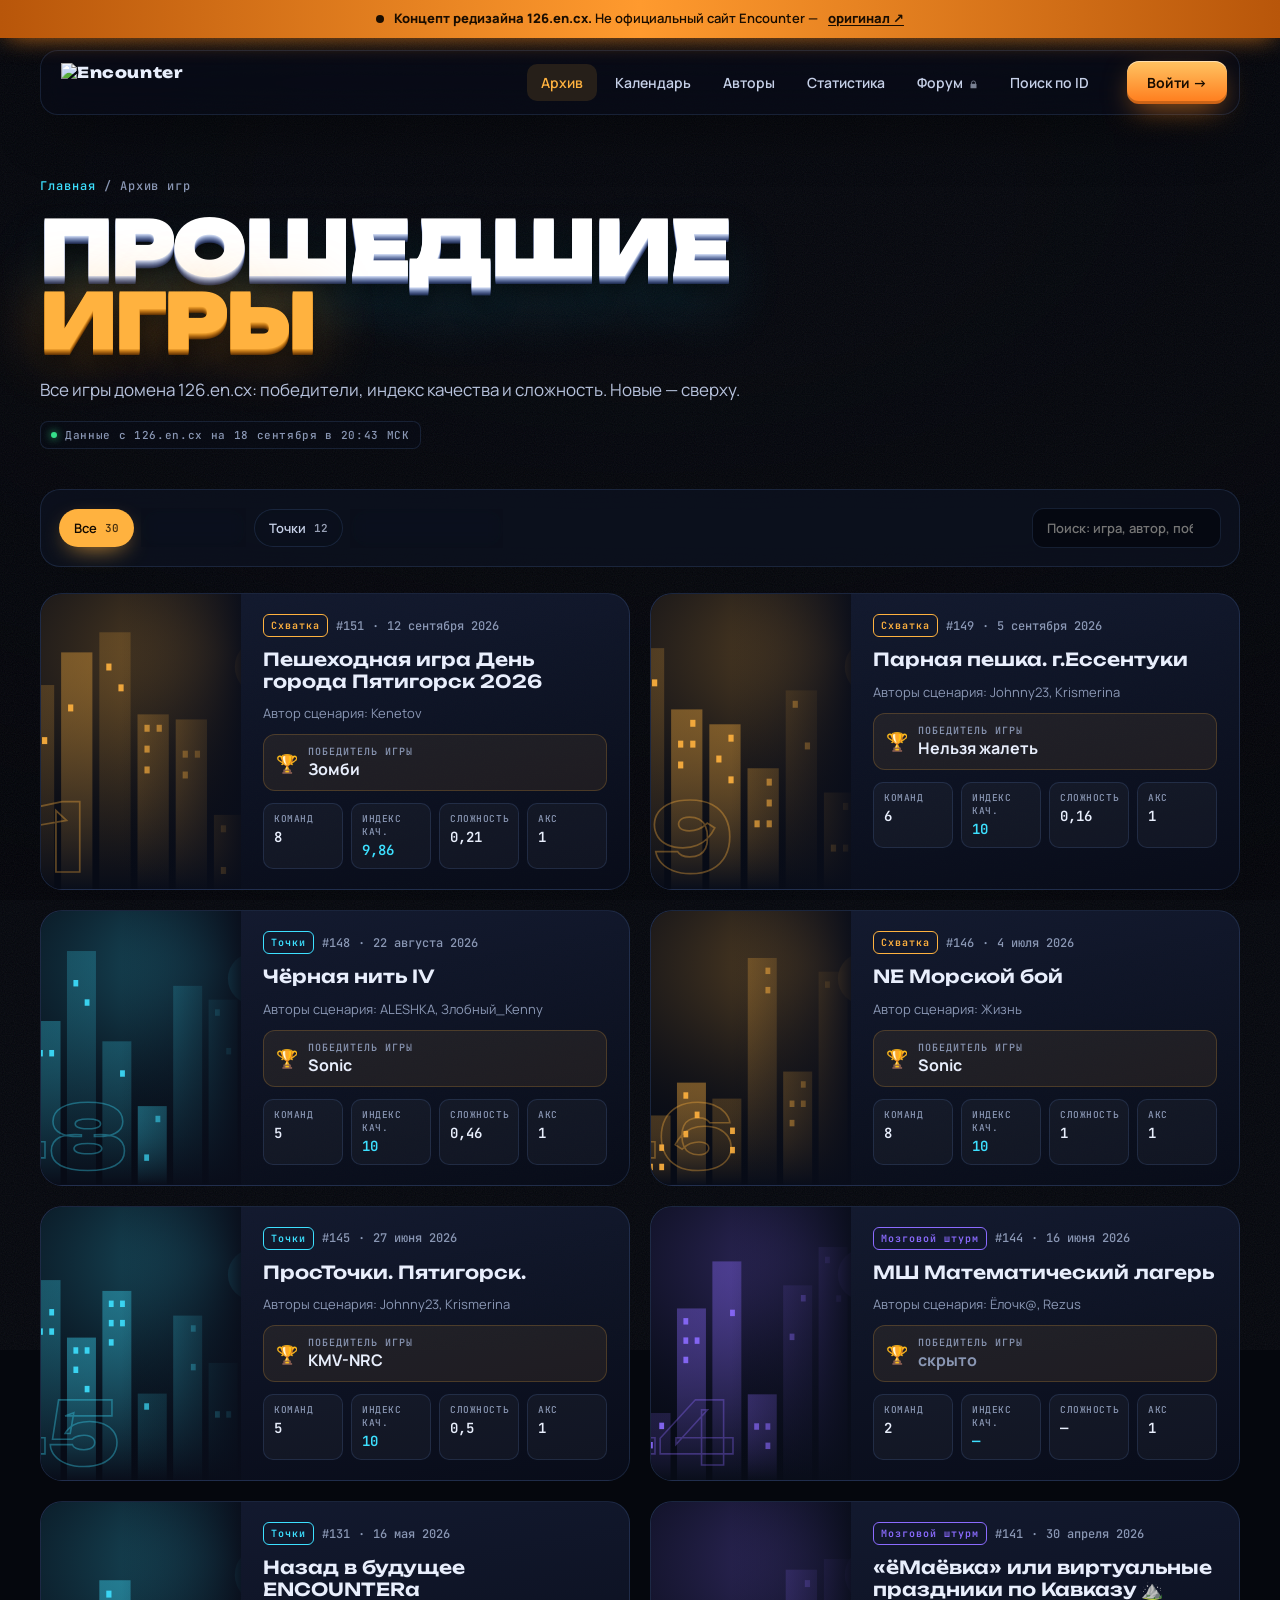
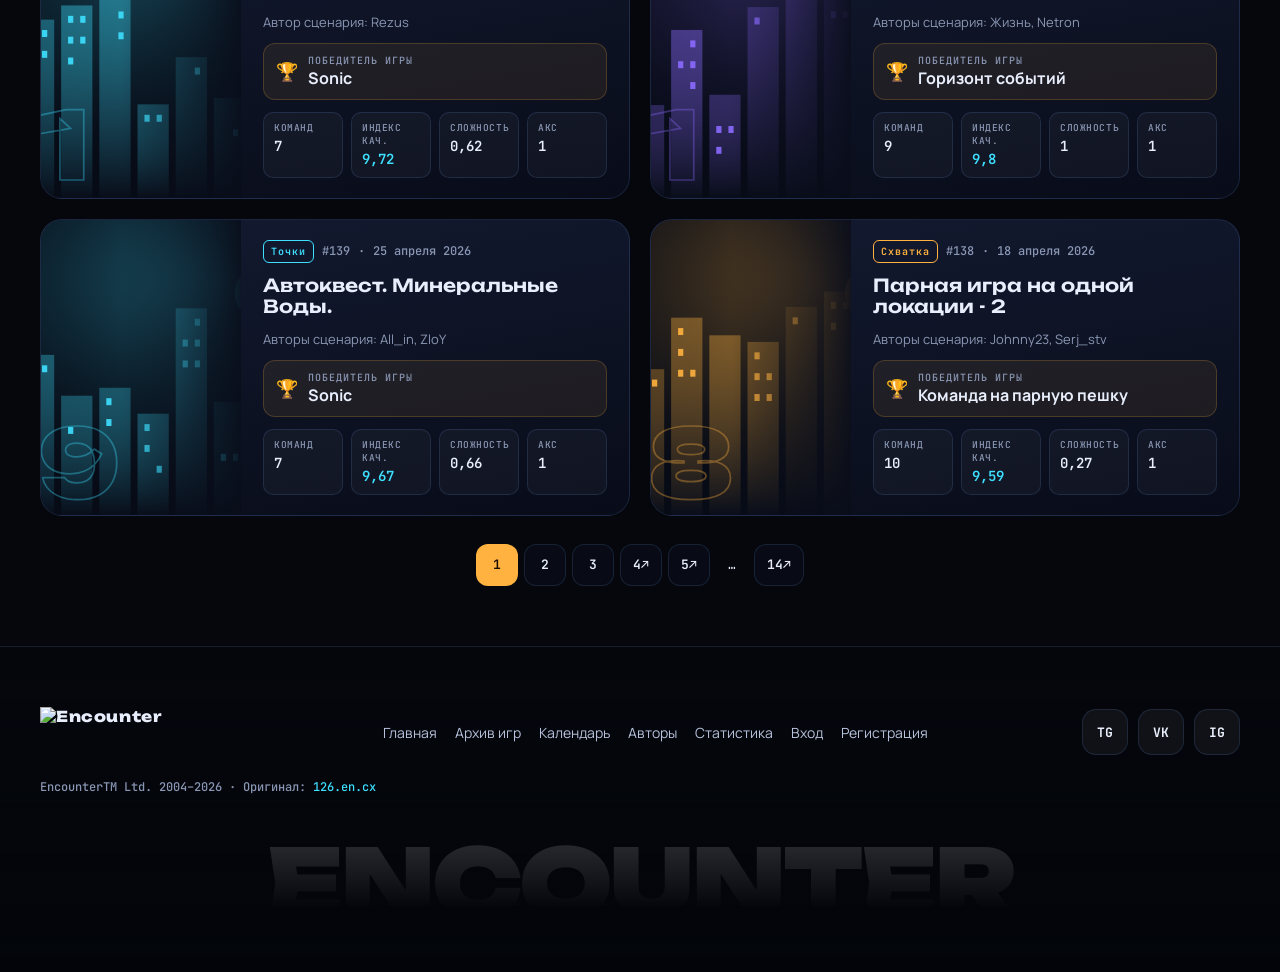
==== commit 3ffdae0d: "Обложка для «Энергия» Co-Authored-By: Claude Opus 5 <noreply@anthropic.com>" ====
--- a/archive.html
+++ b/archive.html
@@ -3,13 +3,13 @@
 <head>
 <meta charset="UTF-8">
 <meta name="viewport" content="width=device-width, initial-scale=1">
-<script>/* свежая версия: если браузер показал устаревшую копию из кэша — перезагрузить новую */(function(V){fetch('version.json?t='+Date.now(),{cache:'no-store'}).then(function(r){return r.json()}).then(function(j){if(j.v&&j.v!==V){var u=new URL(location.href);if(u.searchParams.get('_v')!==j.v){u.searchParams.set('_v',j.v);location.replace(u.href)}}})['catch'](function(){})})('3ff8424-1789804997')</script>
+<script>/* свежая версия: если открыта устаревшая копия (из кэша, по кнопке «Назад» или давно открытая вкладка) — перезагрузить новую */(function(V){function chk(){fetch('version.json?t='+Date.now(),{cache:'no-store'}).then(function(r){return r.json()}).then(function(j){if(j.v&&j.v!==V){var u=new URL(location.href);if(u.searchParams.get('_v')!==j.v){u.searchParams.set('_v',j.v);location.replace(u.href)}}})['catch'](function(){})}chk();addEventListener('pageshow',function(e){if(e.persisted)chk()});document.addEventListener('visibilitychange',function(){if(document.visibilityState==='visible')chk()})})('1990ee4-1789808905')</script>
 <title>Архив игр — Encounter 126</title>
 <link rel="preconnect" href="https://fonts.googleapis.com">
 <link rel="preconnect" href="https://fonts.gstatic.com" crossorigin>
 <link href="https://fonts.googleapis.com/css2?family=Unbounded:wght@400;600;800;900&family=Manrope:wght@400;500;600;700&family=JetBrains+Mono:wght@400;600&display=swap" rel="stylesheet">
-<link rel="stylesheet" href="assets/style.css?v=3ff8424-1789804997">
-<link rel="stylesheet" href="assets/pages.css?v=3ff8424-1789804997">
+<link rel="stylesheet" href="assets/style.css?v=1990ee4-1789808905">
+<link rel="stylesheet" href="assets/pages.css?v=1990ee4-1789808905">
 </head>
 <body data-page="archive" data-scene="lite">
 <main class="page"><div class="wrap">
@@ -29,9 +29,9 @@
   <div class="pager" id="pager"></div>
 </div></main>
 
-<script src="data/archive.js?v=3ff8424-1789804997"></script>
-<script src="data/games.js?v=3ff8424-1789804997"></script>
-<script src="assets/app.js?v=3ff8424-1789804997"></script>
+<script src="data/archive.js?v=1990ee4-1789808905"></script>
+<script src="data/games.js?v=1990ee4-1789808905"></script>
+<script src="assets/app.js?v=1990ee4-1789808905"></script>
 <script>
 const A = window.EN_ARCHIVE, G = window.EN_GAMES.games, esc = EN.esc;
 const PER = 10, LOCAL_PAGES = Math.ceil(A.games.length / PER);
@@ -96,6 +96,6 @@
 });
 render();
 </script>
-<script type="module" src="assets/scene.js?v=3ff8424-1789804997"></script>
+<script type="module" src="assets/scene.js?v=1990ee4-1789808905"></script>
 </body>
 </html>
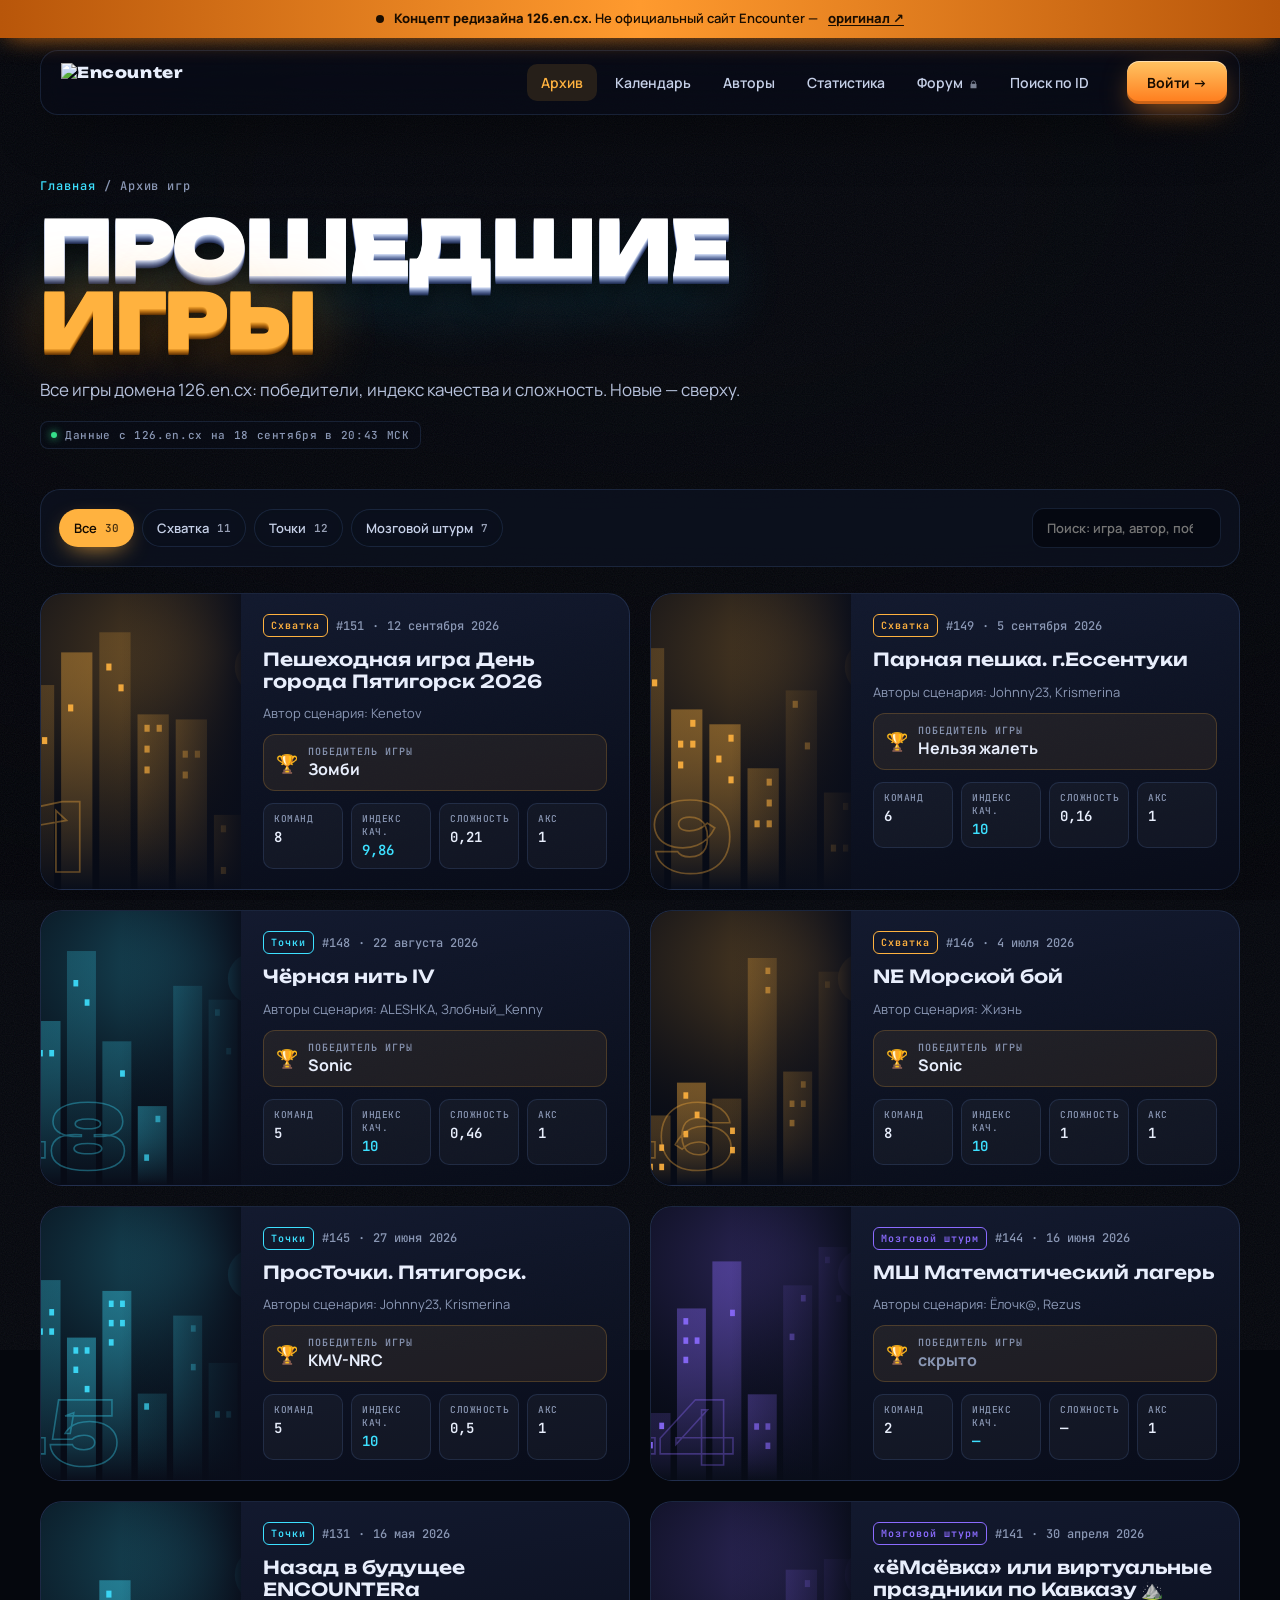
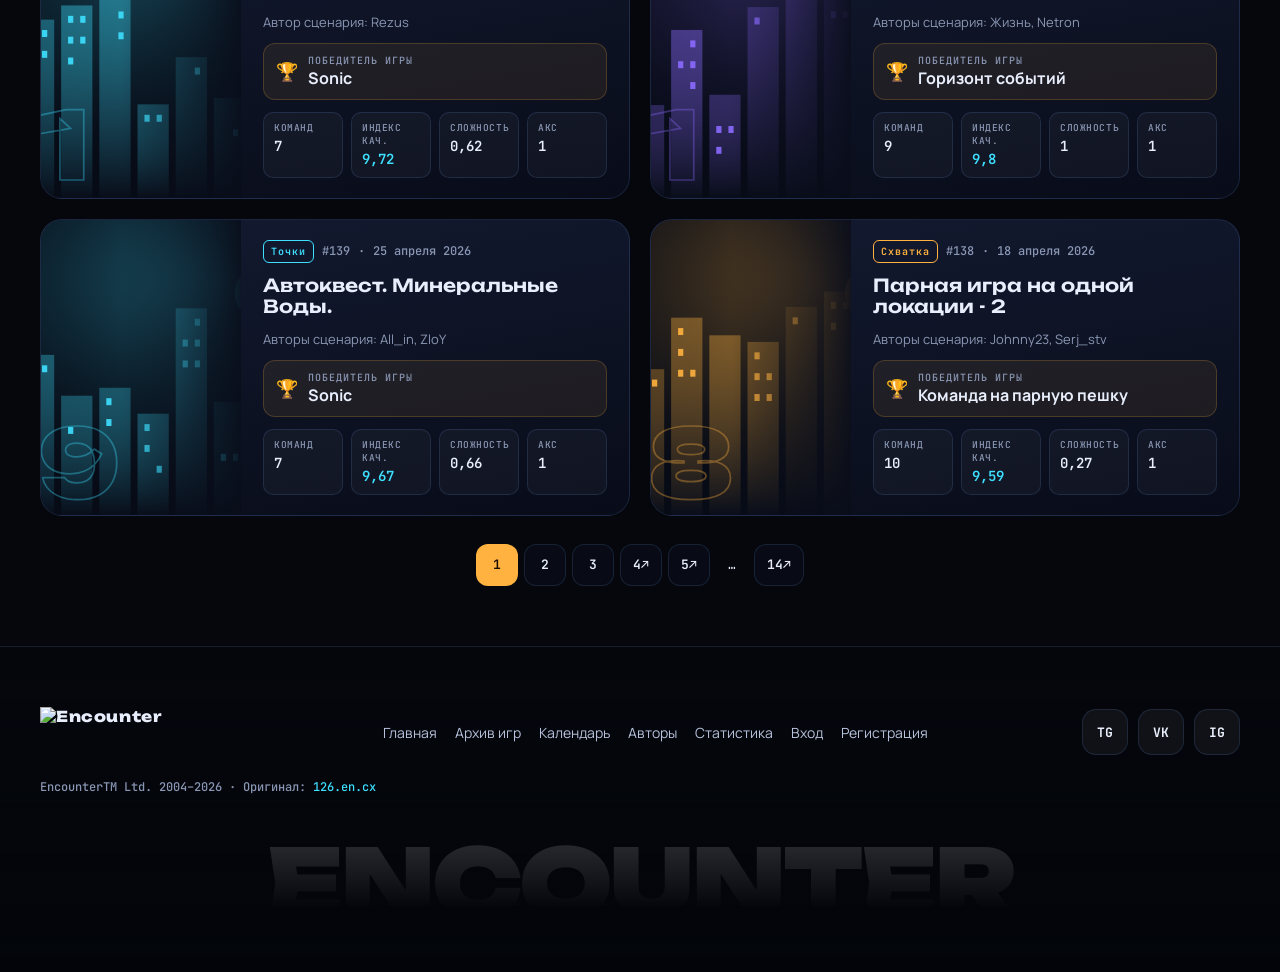
==== commit 2062a4af: "Обложка для «***123» Co-Authored-By: Claude Opus 5 <noreply@anthropic.com>" ====
--- a/archive.html
+++ b/archive.html
@@ -3,13 +3,13 @@
 <head>
 <meta charset="UTF-8">
 <meta name="viewport" content="width=device-width, initial-scale=1">
-<script>/* свежая версия: если открыта устаревшая копия (из кэша, по кнопке «Назад» или давно открытая вкладка) — перезагрузить новую */(function(V){function chk(){fetch('version.json?t='+Date.now(),{cache:'no-store'}).then(function(r){return r.json()}).then(function(j){if(j.v&&j.v!==V){var u=new URL(location.href);if(u.searchParams.get('_v')!==j.v){u.searchParams.set('_v',j.v);location.replace(u.href)}}})['catch'](function(){})}chk();addEventListener('pageshow',function(e){if(e.persisted)chk()});document.addEventListener('visibilitychange',function(){if(document.visibilityState==='visible')chk()})})('1990ee4-1789808905')</script>
+<script>/* свежая версия: если открыта устаревшая копия (из кэша, по кнопке «Назад» или давно открытая вкладка) — перезагрузить новую */(function(V){function chk(){fetch('version.json?t='+Date.now(),{cache:'no-store'}).then(function(r){return r.json()}).then(function(j){if(j.v&&j.v!==V){var u=new URL(location.href);if(u.searchParams.get('_v')!==j.v){u.searchParams.set('_v',j.v);location.replace(u.href)}}})['catch'](function(){})}chk();addEventListener('pageshow',function(e){if(e.persisted)chk()});document.addEventListener('visibilitychange',function(){if(document.visibilityState==='visible')chk()})})('3ffdae0-1789809950')</script>
 <title>Архив игр — Encounter 126</title>
 <link rel="preconnect" href="https://fonts.googleapis.com">
 <link rel="preconnect" href="https://fonts.gstatic.com" crossorigin>
 <link href="https://fonts.googleapis.com/css2?family=Unbounded:wght@400;600;800;900&family=Manrope:wght@400;500;600;700&family=JetBrains+Mono:wght@400;600&display=swap" rel="stylesheet">
-<link rel="stylesheet" href="assets/style.css?v=1990ee4-1789808905">
-<link rel="stylesheet" href="assets/pages.css?v=1990ee4-1789808905">
+<link rel="stylesheet" href="assets/style.css?v=3ffdae0-1789809950">
+<link rel="stylesheet" href="assets/pages.css?v=3ffdae0-1789809950">
 </head>
 <body data-page="archive" data-scene="lite">
 <main class="page"><div class="wrap">
@@ -29,9 +29,9 @@
   <div class="pager" id="pager"></div>
 </div></main>
 
-<script src="data/archive.js?v=1990ee4-1789808905"></script>
-<script src="data/games.js?v=1990ee4-1789808905"></script>
-<script src="assets/app.js?v=1990ee4-1789808905"></script>
+<script src="data/archive.js?v=3ffdae0-1789809950"></script>
+<script src="data/games.js?v=3ffdae0-1789809950"></script>
+<script src="assets/app.js?v=3ffdae0-1789809950"></script>
 <script>
 const A = window.EN_ARCHIVE, G = window.EN_GAMES.games, esc = EN.esc;
 const PER = 10, LOCAL_PAGES = Math.ceil(A.games.length / PER);
@@ -96,6 +96,6 @@
 });
 render();
 </script>
-<script type="module" src="assets/scene.js?v=1990ee4-1789808905"></script>
+<script type="module" src="assets/scene.js?v=3ffdae0-1789809950"></script>
 </body>
 </html>
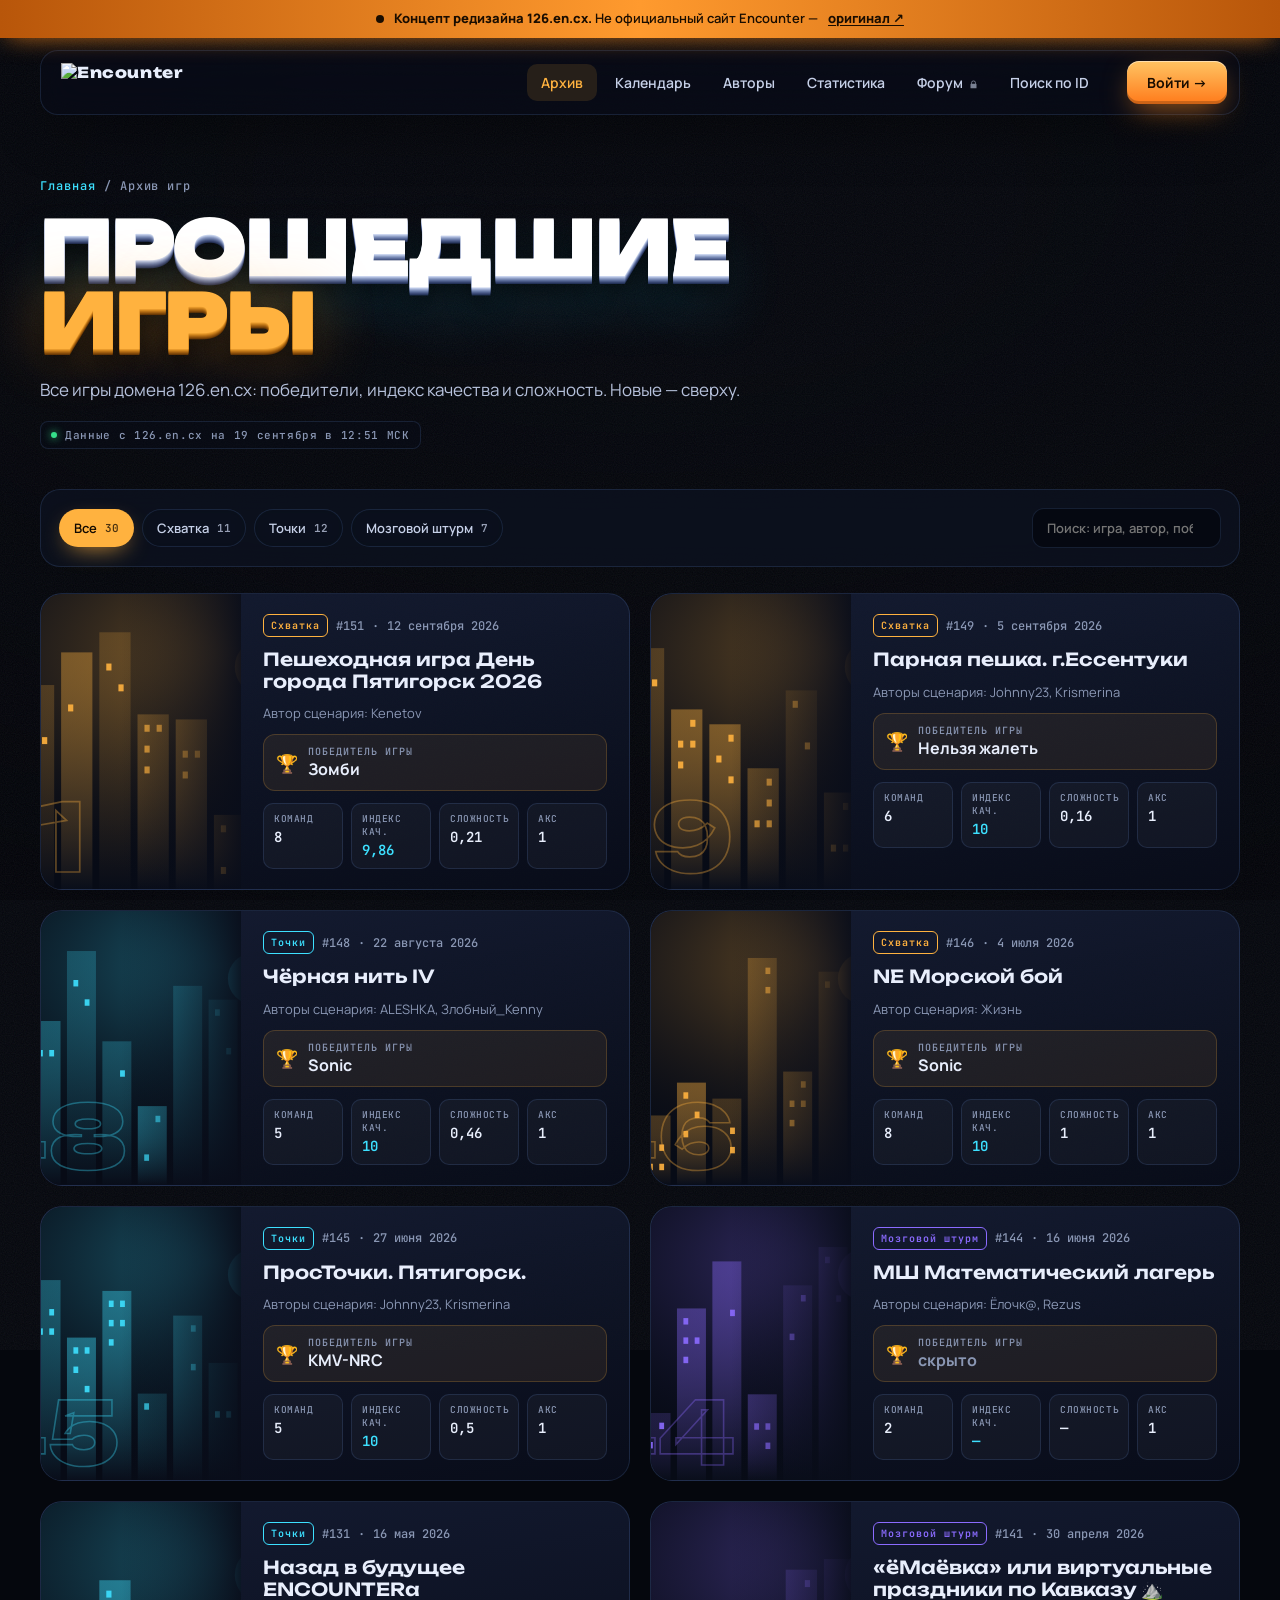
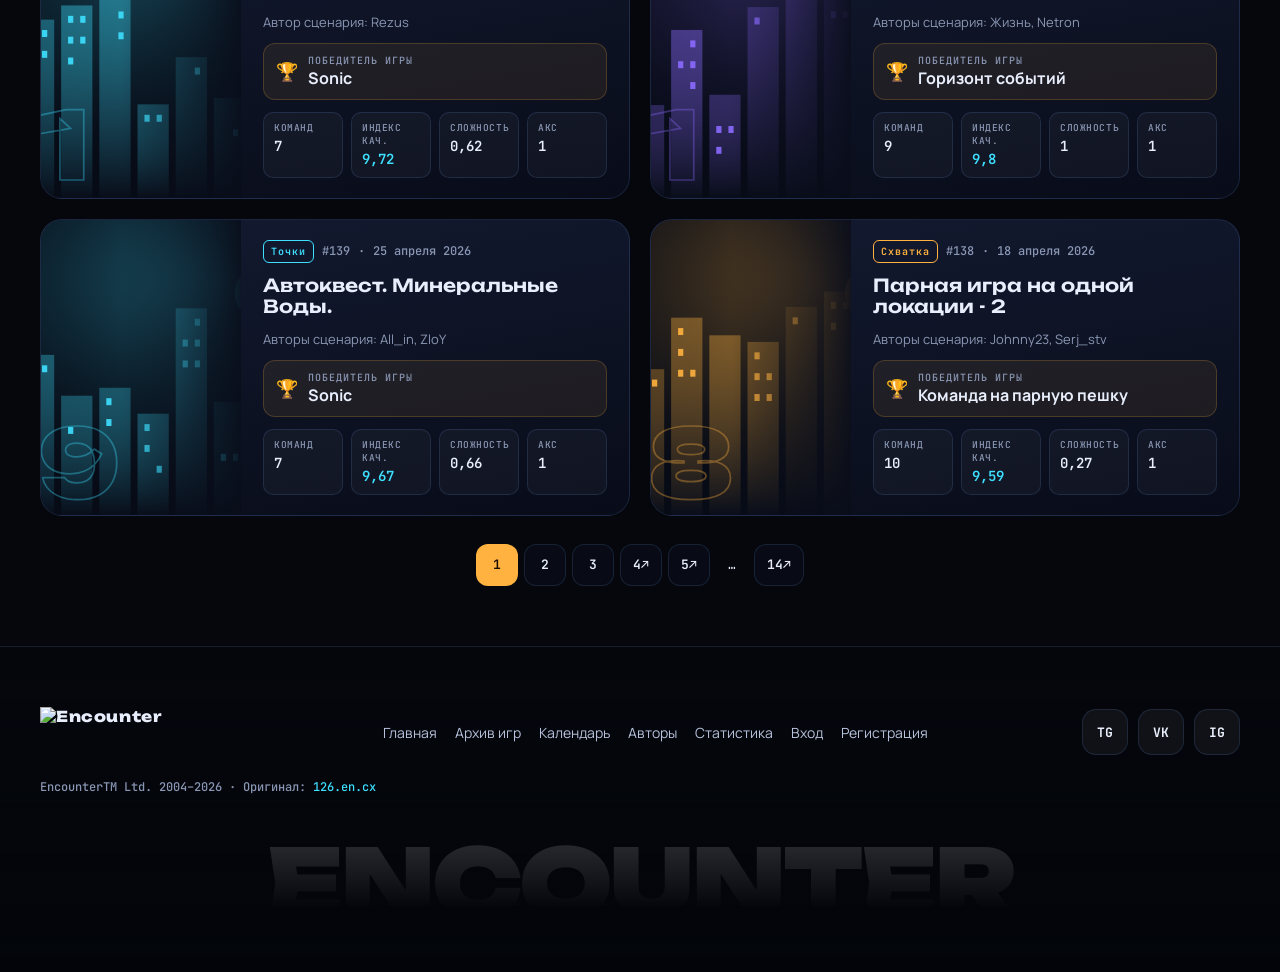
==== commit 707b7bf9: "Свежие данные с 126.en.cx + проверка tools/verify.py (3604 значения, 0 расхождений) Co-Authored-By: " ====
--- a/archive.html
+++ b/archive.html
@@ -3,13 +3,13 @@
 <head>
 <meta charset="UTF-8">
 <meta name="viewport" content="width=device-width, initial-scale=1">
-<script>/* свежая версия: если открыта устаревшая копия (из кэша, по кнопке «Назад» или давно открытая вкладка) — перезагрузить новую */(function(V){function chk(){fetch('version.json?t='+Date.now(),{cache:'no-store'}).then(function(r){return r.json()}).then(function(j){if(j.v&&j.v!==V){var u=new URL(location.href);if(u.searchParams.get('_v')!==j.v){u.searchParams.set('_v',j.v);location.replace(u.href)}}})['catch'](function(){})}chk();addEventListener('pageshow',function(e){if(e.persisted)chk()});document.addEventListener('visibilitychange',function(){if(document.visibilityState==='visible')chk()})})('3ffdae0-1789809950')</script>
+<script>/* свежая версия: если открыта устаревшая копия (из кэша, по кнопке «Назад» или давно открытая вкладка) — перезагрузить новую */(function(V){function chk(){fetch('version.json?t='+Date.now(),{cache:'no-store'}).then(function(r){return r.json()}).then(function(j){if(j.v&&j.v!==V){var u=new URL(location.href);if(u.searchParams.get('_v')!==j.v){u.searchParams.set('_v',j.v);location.replace(u.href)}}})['catch'](function(){})}chk();addEventListener('pageshow',function(e){if(e.persisted)chk()});document.addEventListener('visibilitychange',function(){if(document.visibilityState==='visible')chk()})})('01130e6-1789811747')</script>
 <title>Архив игр — Encounter 126</title>
 <link rel="preconnect" href="https://fonts.googleapis.com">
 <link rel="preconnect" href="https://fonts.gstatic.com" crossorigin>
 <link href="https://fonts.googleapis.com/css2?family=Unbounded:wght@400;600;800;900&family=Manrope:wght@400;500;600;700&family=JetBrains+Mono:wght@400;600&display=swap" rel="stylesheet">
-<link rel="stylesheet" href="assets/style.css?v=3ffdae0-1789809950">
-<link rel="stylesheet" href="assets/pages.css?v=3ffdae0-1789809950">
+<link rel="stylesheet" href="assets/style.css?v=01130e6-1789811747">
+<link rel="stylesheet" href="assets/pages.css?v=01130e6-1789811747">
 </head>
 <body data-page="archive" data-scene="lite">
 <main class="page"><div class="wrap">
@@ -29,9 +29,9 @@
   <div class="pager" id="pager"></div>
 </div></main>
 
-<script src="data/archive.js?v=3ffdae0-1789809950"></script>
-<script src="data/games.js?v=3ffdae0-1789809950"></script>
-<script src="assets/app.js?v=3ffdae0-1789809950"></script>
+<script src="data/archive.js?v=01130e6-1789811747"></script>
+<script src="data/games.js?v=01130e6-1789811747"></script>
+<script src="assets/app.js?v=01130e6-1789811747"></script>
 <script>
 const A = window.EN_ARCHIVE, G = window.EN_GAMES.games, esc = EN.esc;
 const PER = 10, LOCAL_PAGES = Math.ceil(A.games.length / PER);
@@ -96,6 +96,6 @@
 });
 render();
 </script>
-<script type="module" src="assets/scene.js?v=3ffdae0-1789809950"></script>
+<script type="module" src="assets/scene.js?v=01130e6-1789811747"></script>
 </body>
 </html>
